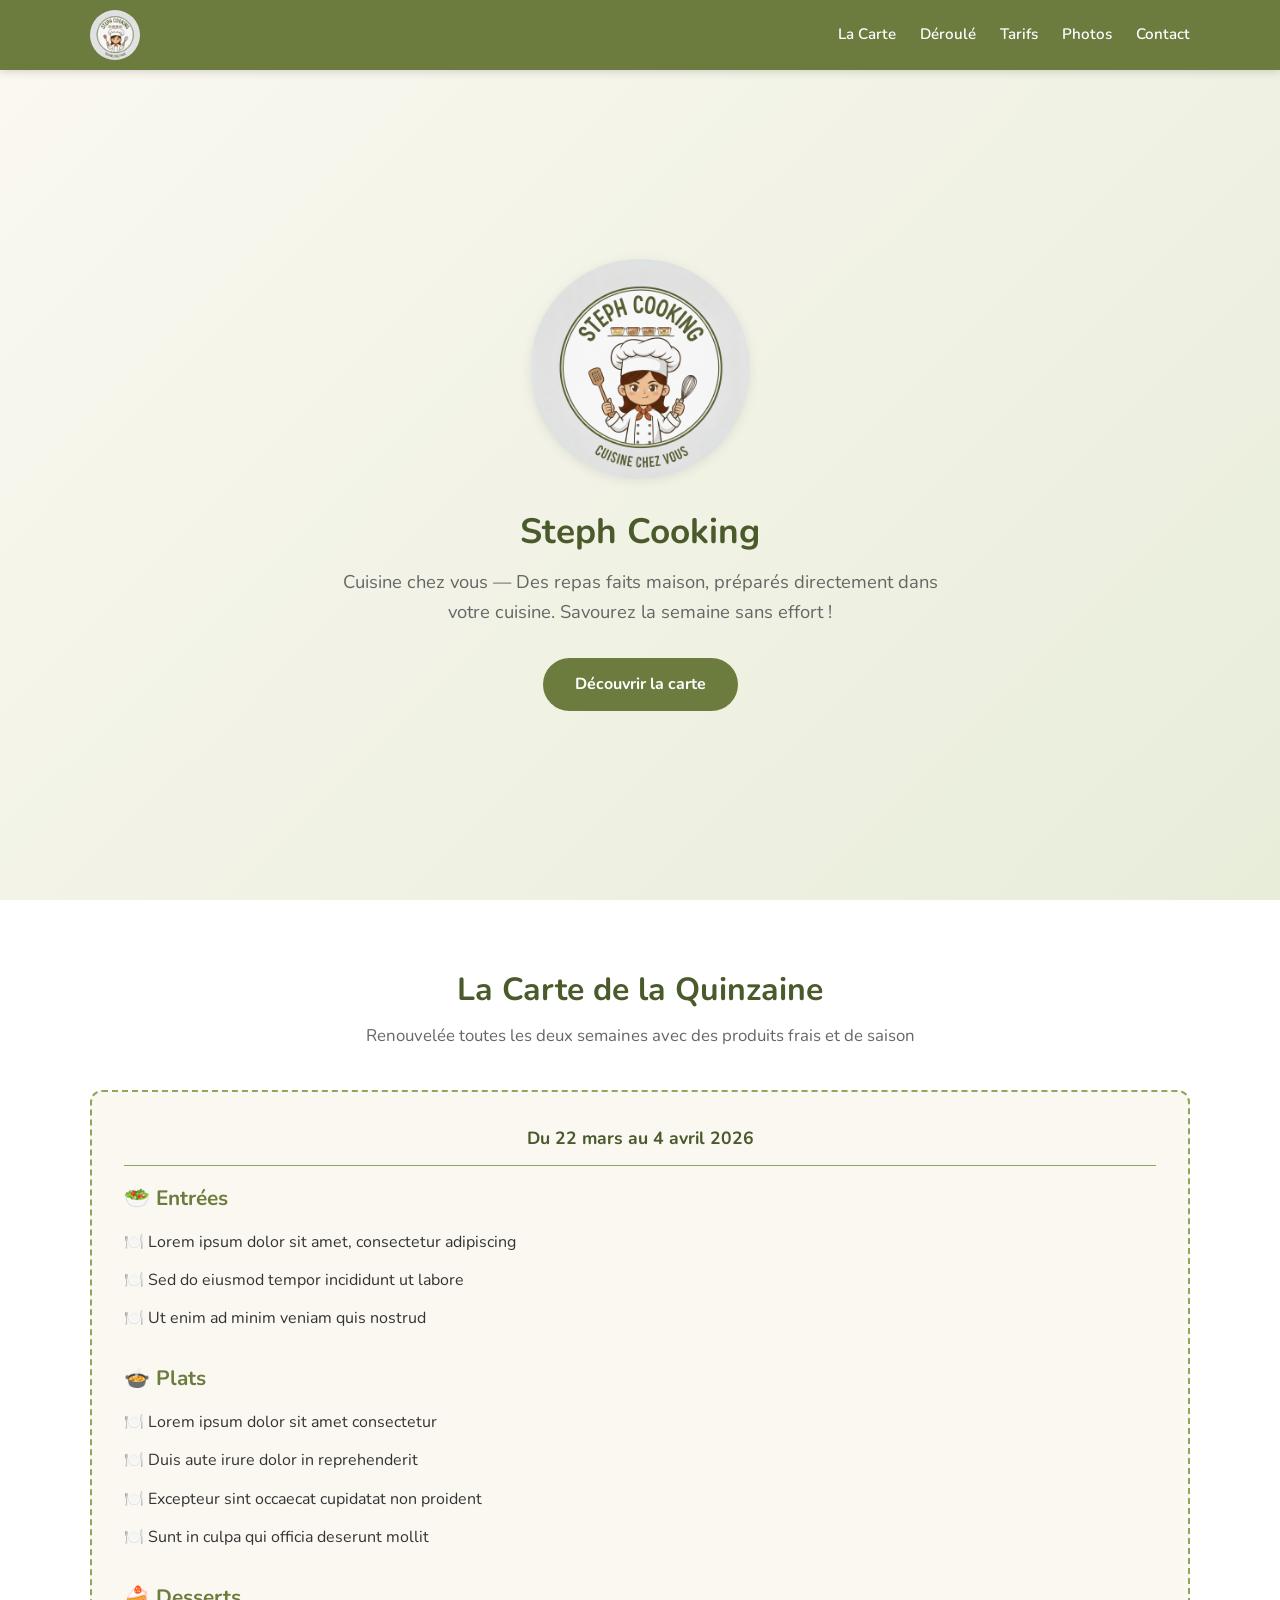
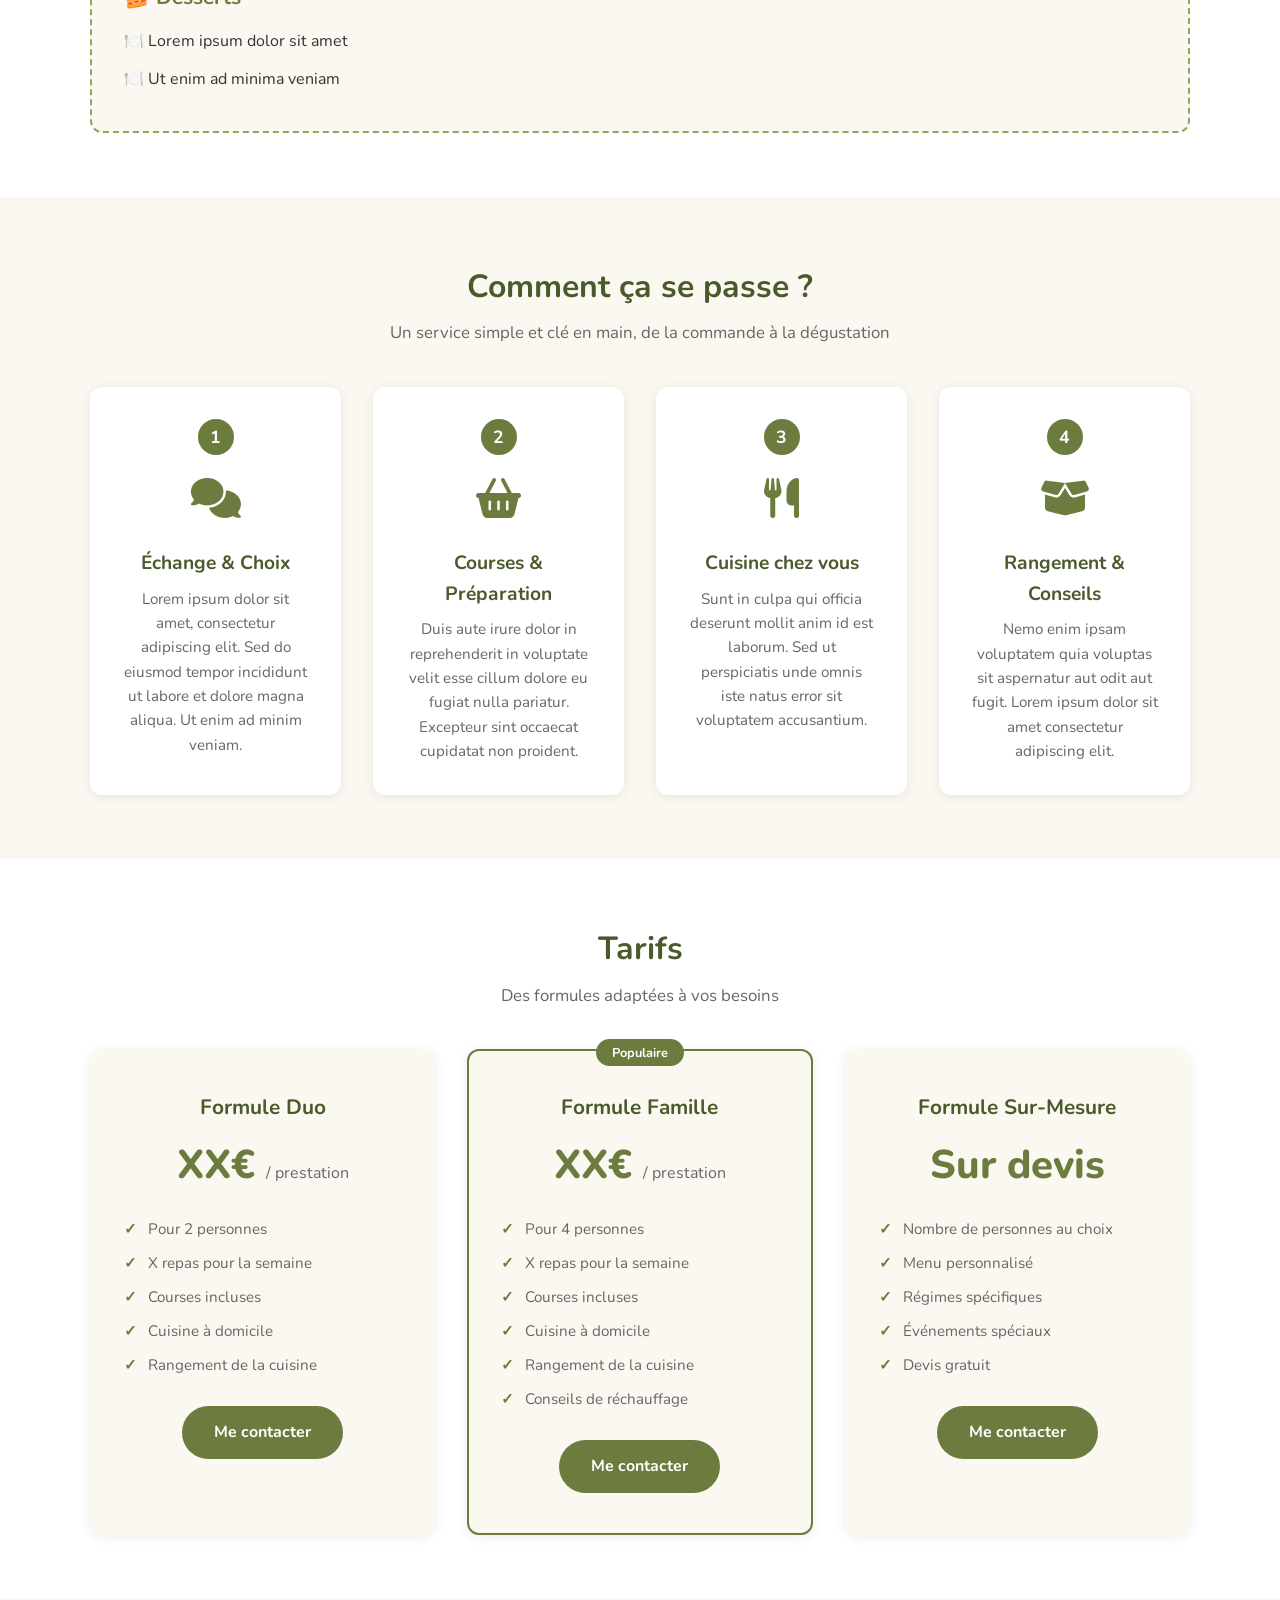
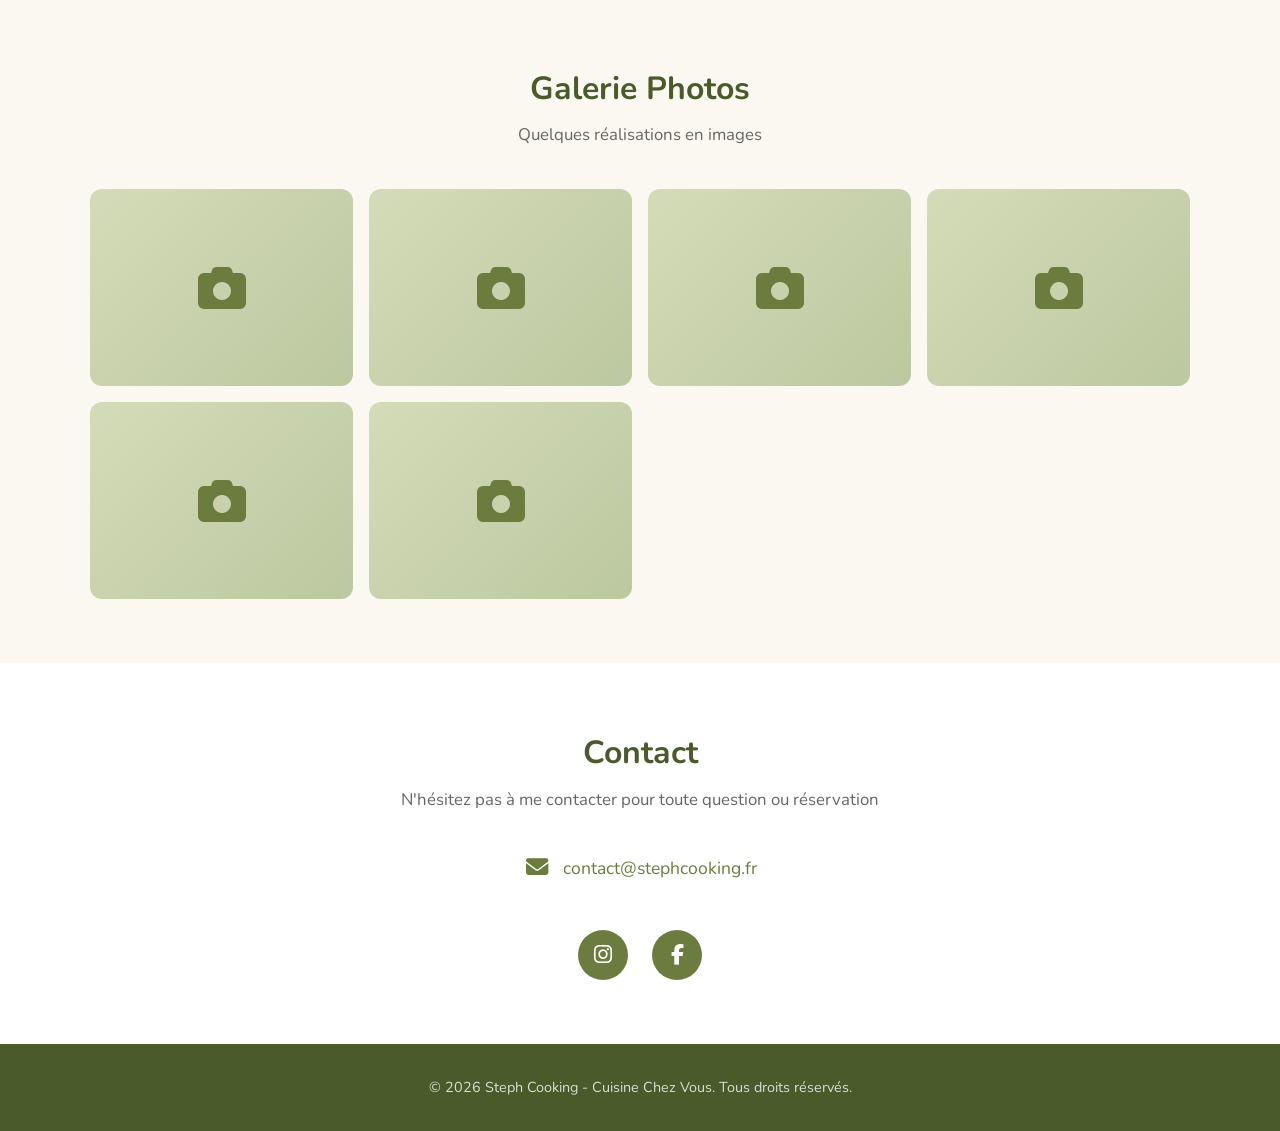
==== index.html @ 0dd91c59 "feat: add landing page for Steph Cooking batch cooking service Static site with hero, menu (easily e" ====
<!DOCTYPE html>
<html lang="fr">
<head>
  <meta charset="UTF-8">
  <meta name="viewport" content="width=device-width, initial-scale=1.0">
  <meta name="description" content="Steph Cooking - Cuisine chez vous. Service de batch cooking à domicile. Des repas faits maison, préparés chez vous.">
  <title>Steph Cooking - Cuisine Chez Vous</title>
  <link rel="icon" type="image/png" href="logo_steph_cooking.png">
  <link rel="preconnect" href="https://fonts.googleapis.com">
  <link rel="preconnect" href="https://fonts.gstatic.com" crossorigin>
  <link href="https://fonts.googleapis.com/css2?family=Nunito:wght@400;600;700;800&display=swap" rel="stylesheet">
  <link rel="stylesheet" href="https://cdnjs.cloudflare.com/ajax/libs/font-awesome/6.5.1/css/all.min.css">
  <link rel="stylesheet" href="style.css">
</head>
<body>

  <!-- NAVBAR -->
  <nav class="navbar">
    <div class="navbar-inner">
      <a href="#" class="navbar-logo">
        <img src="logo_steph_cooking.png" alt="Steph Cooking">
      </a>
      <button class="navbar-toggle" aria-label="Menu">
        <span></span>
        <span></span>
        <span></span>
      </button>
      <ul class="navbar-links">
        <li><a href="#carte">La Carte</a></li>
        <li><a href="#deroulement">Déroulé</a></li>
        <li><a href="#tarifs">Tarifs</a></li>
        <li><a href="#photos">Photos</a></li>
        <li><a href="#contact">Contact</a></li>
      </ul>
    </div>
  </nav>

  <!-- HERO -->
  <section class="hero">
    <div class="hero-content">
      <img src="logo_steph_cooking.png" alt="Steph Cooking - Cuisine Chez Vous" class="hero-logo">
      <h1>Steph Cooking</h1>
      <p>Cuisine chez vous — Des repas faits maison, préparés directement dans votre cuisine. Savourez la semaine sans effort !</p>
      <a href="#carte" class="btn">Découvrir la carte</a>
    </div>
  </section>

  <!-- LA CARTE -->
  <section class="carte" id="carte">
    <div class="section-inner">
      <h2 class="section-title">La Carte de la Quinzaine</h2>
      <p class="section-subtitle">Renouvelée toutes les deux semaines avec des produits frais et de saison</p>
      <div id="menu-content">
        <p class="menu-loading">Chargement de la carte...</p>
        <noscript>
          <p>Contactez-nous pour recevoir la carte : <a href="mailto:contact@stephcooking.fr">contact@stephcooking.fr</a></p>
        </noscript>
      </div>
    </div>
  </section>

  <!-- LE DEROULEMENT -->
  <section id="deroulement">
    <div class="section-inner">
      <h2 class="section-title">Comment ça se passe ?</h2>
      <p class="section-subtitle">Un service simple et clé en main, de la commande à la dégustation</p>
      <div class="deroulement-steps">
        <div class="step">
          <div class="step-number">1</div>
          <div class="step-icon"><i class="fa-solid fa-comments"></i></div>
          <h3>Échange & Choix</h3>
          <p>Lorem ipsum dolor sit amet, consectetur adipiscing elit. Sed do eiusmod tempor incididunt ut labore et dolore magna aliqua. Ut enim ad minim veniam.</p>
        </div>
        <div class="step">
          <div class="step-number">2</div>
          <div class="step-icon"><i class="fa-solid fa-basket-shopping"></i></div>
          <h3>Courses & Préparation</h3>
          <p>Duis aute irure dolor in reprehenderit in voluptate velit esse cillum dolore eu fugiat nulla pariatur. Excepteur sint occaecat cupidatat non proident.</p>
        </div>
        <div class="step">
          <div class="step-number">3</div>
          <div class="step-icon"><i class="fa-solid fa-utensils"></i></div>
          <h3>Cuisine chez vous</h3>
          <p>Sunt in culpa qui officia deserunt mollit anim id est laborum. Sed ut perspiciatis unde omnis iste natus error sit voluptatem accusantium.</p>
        </div>
        <div class="step">
          <div class="step-number">4</div>
          <div class="step-icon"><i class="fa-solid fa-box-open"></i></div>
          <h3>Rangement & Conseils</h3>
          <p>Nemo enim ipsam voluptatem quia voluptas sit aspernatur aut odit aut fugit. Lorem ipsum dolor sit amet consectetur adipiscing elit.</p>
        </div>
      </div>
    </div>
  </section>

  <!-- TARIFS -->
  <section class="tarifs" id="tarifs">
    <div class="section-inner">
      <h2 class="section-title">Tarifs</h2>
      <p class="section-subtitle">Des formules adaptées à vos besoins</p>
      <div class="tarifs-grid">
        <div class="tarif-card">
          <h3>Formule Duo</h3>
          <div class="tarif-price">XX€ <span>/ prestation</span></div>
          <ul class="tarif-details">
            <li>Pour 2 personnes</li>
            <li>X repas pour la semaine</li>
            <li>Courses incluses</li>
            <li>Cuisine à domicile</li>
            <li>Rangement de la cuisine</li>
          </ul>
          <a href="#contact" class="btn">Me contacter</a>
        </div>
        <div class="tarif-card popular">
          <div class="tarif-badge">Populaire</div>
          <h3>Formule Famille</h3>
          <div class="tarif-price">XX€ <span>/ prestation</span></div>
          <ul class="tarif-details">
            <li>Pour 4 personnes</li>
            <li>X repas pour la semaine</li>
            <li>Courses incluses</li>
            <li>Cuisine à domicile</li>
            <li>Rangement de la cuisine</li>
            <li>Conseils de réchauffage</li>
          </ul>
          <a href="#contact" class="btn">Me contacter</a>
        </div>
        <div class="tarif-card">
          <h3>Formule Sur-Mesure</h3>
          <div class="tarif-price">Sur devis</div>
          <ul class="tarif-details">
            <li>Nombre de personnes au choix</li>
            <li>Menu personnalisé</li>
            <li>Régimes spécifiques</li>
            <li>Événements spéciaux</li>
            <li>Devis gratuit</li>
          </ul>
          <a href="#contact" class="btn">Me contacter</a>
        </div>
      </div>
    </div>
  </section>

  <!-- PHOTOS -->
  <section id="photos">
    <div class="section-inner">
      <h2 class="section-title">Galerie Photos</h2>
      <p class="section-subtitle">Quelques réalisations en images</p>
      <div class="photos-grid">
        <div class="photo-placeholder"><i class="fa-solid fa-camera"></i></div>
        <div class="photo-placeholder"><i class="fa-solid fa-camera"></i></div>
        <div class="photo-placeholder"><i class="fa-solid fa-camera"></i></div>
        <div class="photo-placeholder"><i class="fa-solid fa-camera"></i></div>
        <div class="photo-placeholder"><i class="fa-solid fa-camera"></i></div>
        <div class="photo-placeholder"><i class="fa-solid fa-camera"></i></div>
      </div>
    </div>
  </section>

  <!-- CONTACT -->
  <section class="contact" id="contact">
    <div class="section-inner">
      <h2 class="section-title">Contact</h2>
      <p class="section-subtitle">N'hésitez pas à me contacter pour toute question ou réservation</p>
      <div class="contact-content">
        <div class="contact-info">
          <div class="contact-item">
            <i class="fa-solid fa-envelope"></i>
            <a href="mailto:contact@stephcooking.fr">contact@stephcooking.fr</a>
          </div>
        </div>
        <div class="contact-socials">
          <a href="#" aria-label="Instagram" title="Instagram (bientôt disponible)">
            <i class="fa-brands fa-instagram"></i>
          </a>
          <a href="#" aria-label="Facebook" title="Facebook (bientôt disponible)">
            <i class="fa-brands fa-facebook-f"></i>
          </a>
        </div>
      </div>
    </div>
  </section>

  <!-- FOOTER -->
  <footer class="footer">
    <p>&copy; 2026 Steph Cooking - Cuisine Chez Vous. Tous droits réservés.</p>
  </footer>

  <script src="script.js"></script>
</body>
</html>
---- style.css ----
/* ========================================
   STEPH COOKING - Styles
   ======================================== */

/* Variables */
:root {
  --color-primary: #6B7C3E;
  --color-primary-dark: #4A5A2B;
  --color-primary-light: #8FA65D;
  --color-cream: #FAF8F0;
  --color-brown: #8B6914;
  --color-white: #FFFFFF;
  --color-text: #333333;
  --color-text-light: #666666;
  --font-body: 'Nunito', sans-serif;
  --shadow: 0 2px 12px rgba(0, 0, 0, 0.08);
  --shadow-hover: 0 4px 20px rgba(0, 0, 0, 0.12);
  --radius: 12px;
  --max-width: 1100px;
}

/* Reset */
*, *::before, *::after {
  box-sizing: border-box;
  margin: 0;
  padding: 0;
}

html {
  scroll-behavior: smooth;
  scroll-padding-top: 80px;
}

body {
  font-family: var(--font-body);
  color: var(--color-text);
  background-color: var(--color-cream);
  line-height: 1.6;
}

img {
  max-width: 100%;
  height: auto;
  display: block;
}

a {
  color: var(--color-primary);
  text-decoration: none;
}

a:hover {
  color: var(--color-primary-dark);
}

/* ========================================
   NAVBAR
   ======================================== */
.navbar {
  position: sticky;
  top: 0;
  z-index: 100;
  background: var(--color-primary);
  padding: 0 1.5rem;
  box-shadow: 0 2px 8px rgba(0, 0, 0, 0.15);
}

.navbar-inner {
  max-width: var(--max-width);
  margin: 0 auto;
  display: flex;
  align-items: center;
  justify-content: space-between;
  height: 70px;
}

.navbar-logo img {
  height: 50px;
  width: 50px;
  border-radius: 50%;
}

.navbar-links {
  display: flex;
  list-style: none;
  gap: 1.5rem;
}

.navbar-links a {
  color: var(--color-white);
  font-weight: 600;
  font-size: 0.95rem;
  transition: opacity 0.2s;
}

.navbar-links a:hover {
  opacity: 0.8;
  color: var(--color-white);
}

.navbar-toggle {
  display: none;
  background: none;
  border: none;
  cursor: pointer;
  padding: 0.5rem;
}

.navbar-toggle span {
  display: block;
  width: 26px;
  height: 3px;
  background: var(--color-white);
  margin: 5px 0;
  border-radius: 2px;
  transition: transform 0.3s, opacity 0.3s;
}

/* Mobile nav */
@media (max-width: 768px) {
  .navbar-toggle {
    display: block;
  }

  .navbar-links {
    display: none;
    flex-direction: column;
    position: absolute;
    top: 70px;
    left: 0;
    right: 0;
    background: var(--color-primary);
    padding: 1rem 1.5rem 1.5rem;
    gap: 0.8rem;
    box-shadow: 0 4px 8px rgba(0, 0, 0, 0.15);
  }

  .navbar-links.open {
    display: flex;
  }

  .navbar-links a {
    font-size: 1.1rem;
    padding: 0.4rem 0;
  }

  /* Hamburger animation */
  .navbar-toggle.active span:nth-child(1) {
    transform: rotate(45deg) translate(5px, 6px);
  }
  .navbar-toggle.active span:nth-child(2) {
    opacity: 0;
  }
  .navbar-toggle.active span:nth-child(3) {
    transform: rotate(-45deg) translate(5px, -6px);
  }
}

/* ========================================
   SECTIONS (common)
   ======================================== */
section {
  padding: 4rem 1.5rem;
}

.section-inner {
  max-width: var(--max-width);
  margin: 0 auto;
}

.section-title {
  text-align: center;
  font-size: 2rem;
  color: var(--color-primary-dark);
  margin-bottom: 0.5rem;
}

.section-subtitle {
  text-align: center;
  color: var(--color-text-light);
  font-size: 1.05rem;
  margin-bottom: 2.5rem;
}

/* ========================================
   HERO
   ======================================== */
.hero {
  min-height: calc(100vh - 70px);
  display: flex;
  align-items: center;
  justify-content: center;
  text-align: center;
  padding: 3rem 1.5rem;
  background: linear-gradient(135deg, var(--color-cream) 0%, #e8edda 100%);
}

.hero-content {
  max-width: 600px;
}

.hero-logo {
  width: 220px;
  height: 220px;
  margin: 0 auto 1.5rem;
  border-radius: 50%;
  box-shadow: var(--shadow);
}

.hero h1 {
  font-size: 2.2rem;
  color: var(--color-primary-dark);
  margin-bottom: 0.5rem;
}

.hero p {
  font-size: 1.15rem;
  color: var(--color-text-light);
  margin-bottom: 2rem;
}

.btn {
  display: inline-block;
  background: var(--color-primary);
  color: var(--color-white);
  padding: 0.85rem 2rem;
  border-radius: 50px;
  font-weight: 700;
  font-size: 1rem;
  transition: background 0.2s, transform 0.2s;
}

.btn:hover {
  background: var(--color-primary-dark);
  color: var(--color-white);
  transform: translateY(-2px);
}

/* ========================================
   LA CARTE
   ======================================== */
.carte {
  background: var(--color-white);
}

#menu-content {
  background: var(--color-cream);
  border-radius: var(--radius);
  padding: 2rem;
  border: 2px dashed var(--color-primary-light);
}

#menu-content h3 {
  color: var(--color-primary);
  font-size: 1.3rem;
  margin: 1.5rem 0 0.5rem;
}

#menu-content h3:first-child,
#menu-content .menu-dates + h3 {
  margin-top: 0;
}

#menu-content ul {
  list-style: none;
  padding: 0;
}

#menu-content li {
  padding: 0.4rem 0 0.4rem 1.5rem;
  position: relative;
  color: var(--color-text);
}

#menu-content li::before {
  content: '🍽️';
  position: absolute;
  left: 0;
}

.menu-dates {
  text-align: center;
  font-weight: 700;
  color: var(--color-primary-dark);
  font-size: 1.1rem;
  margin-bottom: 1rem;
  padding-bottom: 0.8rem;
  border-bottom: 1px solid var(--color-primary-light);
}

.menu-loading {
  text-align: center;
  color: var(--color-text-light);
  padding: 2rem;
}

/* ========================================
   LE DEROULEMENT
   ======================================== */
.deroulement-steps {
  display: grid;
  grid-template-columns: 1fr;
  gap: 2rem;
  margin-top: 1rem;
}

.step {
  background: var(--color-white);
  border-radius: var(--radius);
  padding: 2rem;
  text-align: center;
  box-shadow: var(--shadow);
  transition: transform 0.2s, box-shadow 0.2s;
}

.step:hover {
  transform: translateY(-4px);
  box-shadow: var(--shadow-hover);
}

.step-icon {
  font-size: 2.5rem;
  margin-bottom: 1rem;
  color: var(--color-primary);
}

.step h3 {
  color: var(--color-primary-dark);
  margin-bottom: 0.5rem;
  font-size: 1.2rem;
}

.step p {
  color: var(--color-text-light);
  font-size: 0.95rem;
}

.step-number {
  display: inline-flex;
  align-items: center;
  justify-content: center;
  width: 36px;
  height: 36px;
  background: var(--color-primary);
  color: var(--color-white);
  border-radius: 50%;
  font-weight: 700;
  font-size: 1.1rem;
  margin-bottom: 0.8rem;
}

@media (min-width: 768px) {
  .deroulement-steps {
    grid-template-columns: repeat(2, 1fr);
  }
}

@media (min-width: 1024px) {
  .deroulement-steps {
    grid-template-columns: repeat(4, 1fr);
  }
}

/* ========================================
   TARIFS
   ======================================== */
.tarifs {
  background: var(--color-white);
}

.tarifs-grid {
  display: grid;
  grid-template-columns: 1fr;
  gap: 2rem;
  max-width: 800px;
  margin: 0 auto;
}

.tarif-card {
  background: var(--color-cream);
  border-radius: var(--radius);
  padding: 2.5rem 2rem;
  text-align: center;
  box-shadow: var(--shadow);
  border: 2px solid transparent;
  transition: border-color 0.2s, transform 0.2s;
}

.tarif-card:hover {
  border-color: var(--color-primary-light);
  transform: translateY(-4px);
}

.tarif-card.popular {
  border-color: var(--color-primary);
  position: relative;
}

.tarif-badge {
  position: absolute;
  top: -12px;
  left: 50%;
  transform: translateX(-50%);
  background: var(--color-primary);
  color: var(--color-white);
  padding: 0.2rem 1rem;
  border-radius: 50px;
  font-size: 0.8rem;
  font-weight: 700;
}

.tarif-card h3 {
  color: var(--color-primary-dark);
  font-size: 1.3rem;
  margin-bottom: 0.5rem;
}

.tarif-price {
  font-size: 2.5rem;
  font-weight: 800;
  color: var(--color-primary);
  margin: 0.5rem 0;
}

.tarif-price span {
  font-size: 1rem;
  font-weight: 400;
  color: var(--color-text-light);
}

.tarif-details {
  list-style: none;
  margin: 1rem 0 1.5rem;
  text-align: left;
}

.tarif-details li {
  padding: 0.3rem 0 0.3rem 1.5rem;
  position: relative;
  color: var(--color-text-light);
  font-size: 0.95rem;
}

.tarif-details li::before {
  content: '✓';
  position: absolute;
  left: 0;
  color: var(--color-primary);
  font-weight: 700;
}

@media (min-width: 768px) {
  .tarifs-grid {
    grid-template-columns: repeat(3, 1fr);
    max-width: var(--max-width);
  }
}

/* ========================================
   PHOTOS
   ======================================== */
.photos-grid {
  display: grid;
  grid-template-columns: repeat(auto-fill, minmax(250px, 1fr));
  gap: 1rem;
}

.photo-placeholder {
  aspect-ratio: 4 / 3;
  background: linear-gradient(135deg, #d4dbb8 0%, #bcc8a0 100%);
  border-radius: var(--radius);
  display: flex;
  align-items: center;
  justify-content: center;
  color: var(--color-primary);
  font-size: 3rem;
  transition: transform 0.2s;
}

.photo-placeholder:hover {
  transform: scale(1.03);
}

.photos-grid img {
  width: 100%;
  aspect-ratio: 4 / 3;
  object-fit: cover;
  border-radius: var(--radius);
  transition: transform 0.2s;
}

.photos-grid img:hover {
  transform: scale(1.03);
}

/* ========================================
   CONTACT
   ======================================== */
.contact {
  background: var(--color-white);
}

.contact-content {
  display: flex;
  flex-direction: column;
  align-items: center;
  gap: 2rem;
  text-align: center;
}

.contact-info {
  display: flex;
  flex-direction: column;
  gap: 1rem;
}

.contact-item {
  display: flex;
  align-items: center;
  gap: 0.8rem;
  font-size: 1.1rem;
}

.contact-item i {
  font-size: 1.4rem;
  color: var(--color-primary);
  width: 28px;
  text-align: center;
}

.contact-socials {
  display: flex;
  gap: 1.5rem;
  margin-top: 1rem;
}

.contact-socials a {
  display: flex;
  align-items: center;
  justify-content: center;
  width: 50px;
  height: 50px;
  border-radius: 50%;
  background: var(--color-primary);
  color: var(--color-white);
  font-size: 1.3rem;
  transition: background 0.2s, transform 0.2s;
}

.contact-socials a:hover {
  background: var(--color-primary-dark);
  color: var(--color-white);
  transform: translateY(-3px);
}

/* ========================================
   FOOTER
   ======================================== */
.footer {
  background: var(--color-primary-dark);
  color: rgba(255, 255, 255, 0.8);
  text-align: center;
  padding: 2rem 1.5rem;
  font-size: 0.9rem;
}

.footer a {
  color: var(--color-white);
}

/* ========================================
   UTILITIES
   ======================================== */
@media (max-width: 768px) {
  .section-title {
    font-size: 1.6rem;
  }

  .hero h1 {
    font-size: 1.7rem;
  }

  .hero-logo {
    width: 160px;
    height: 160px;
  }

  section {
    padding: 3rem 1rem;
  }
}
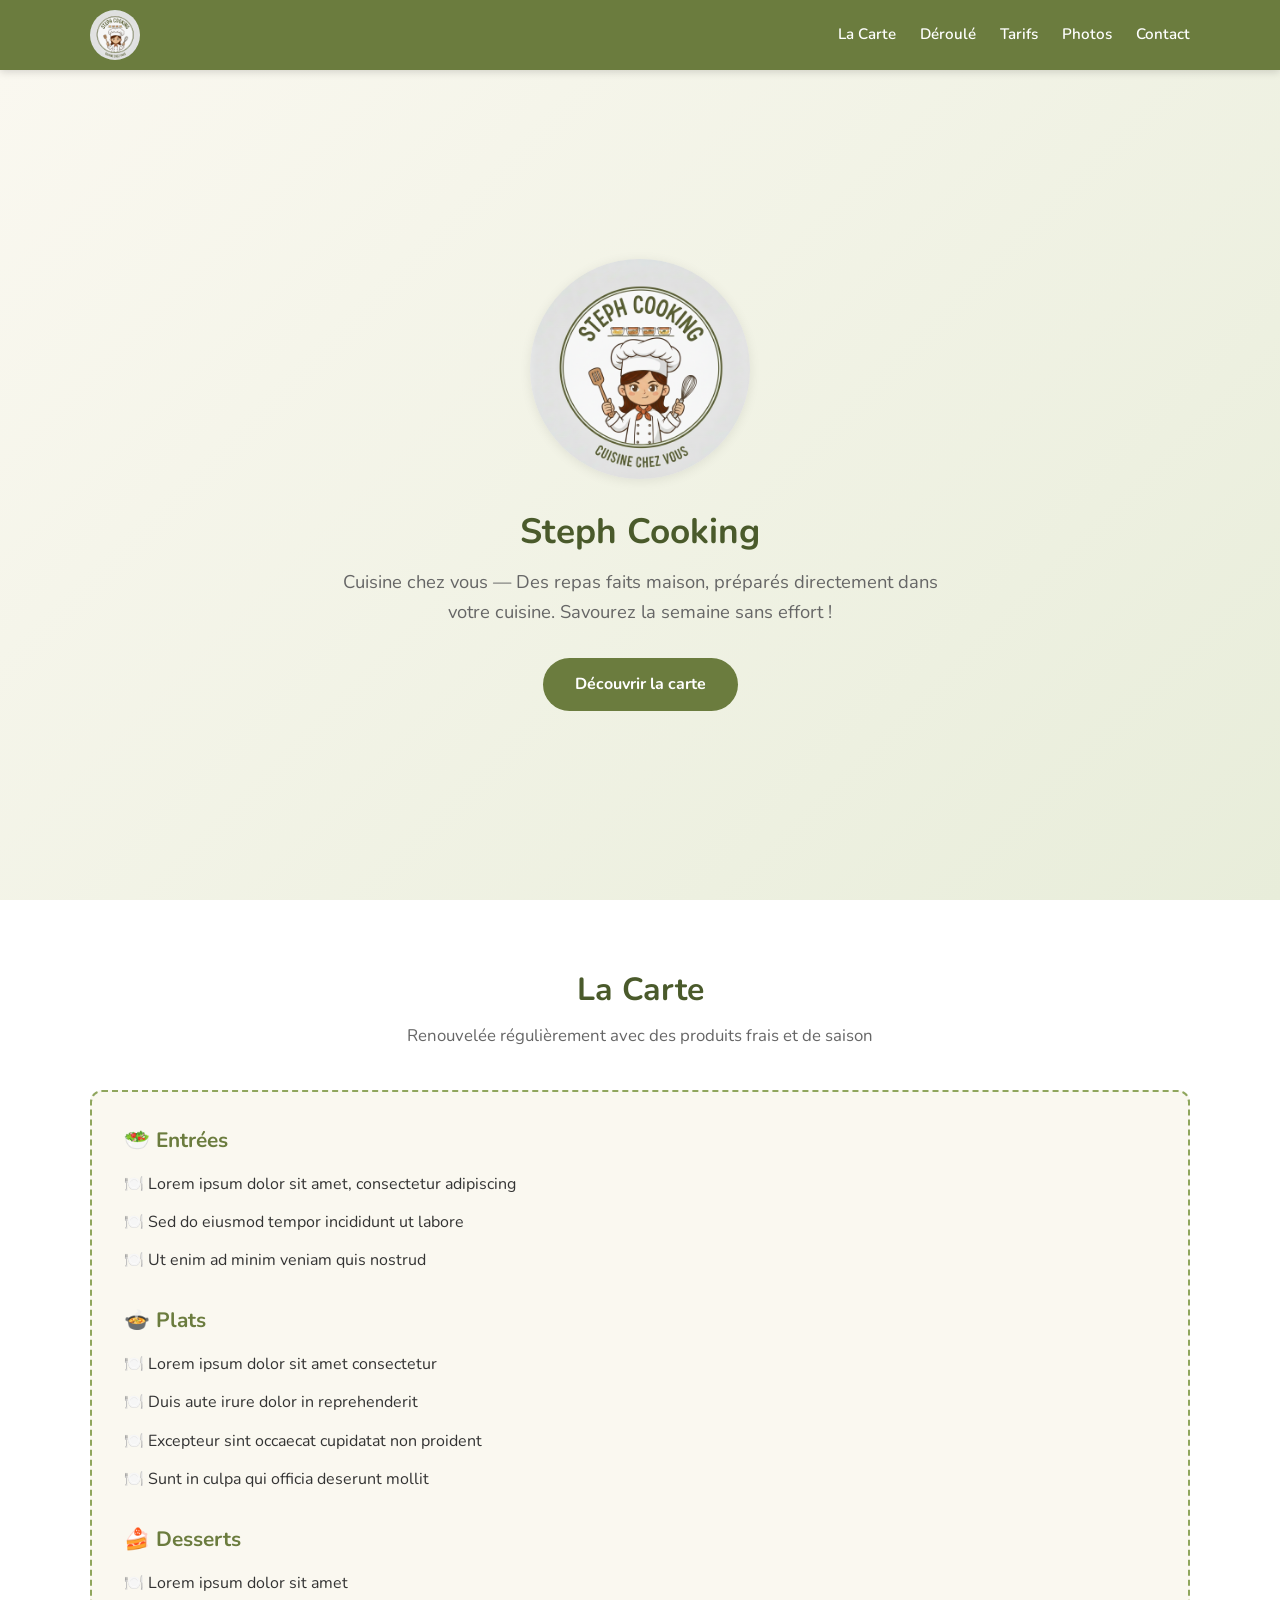
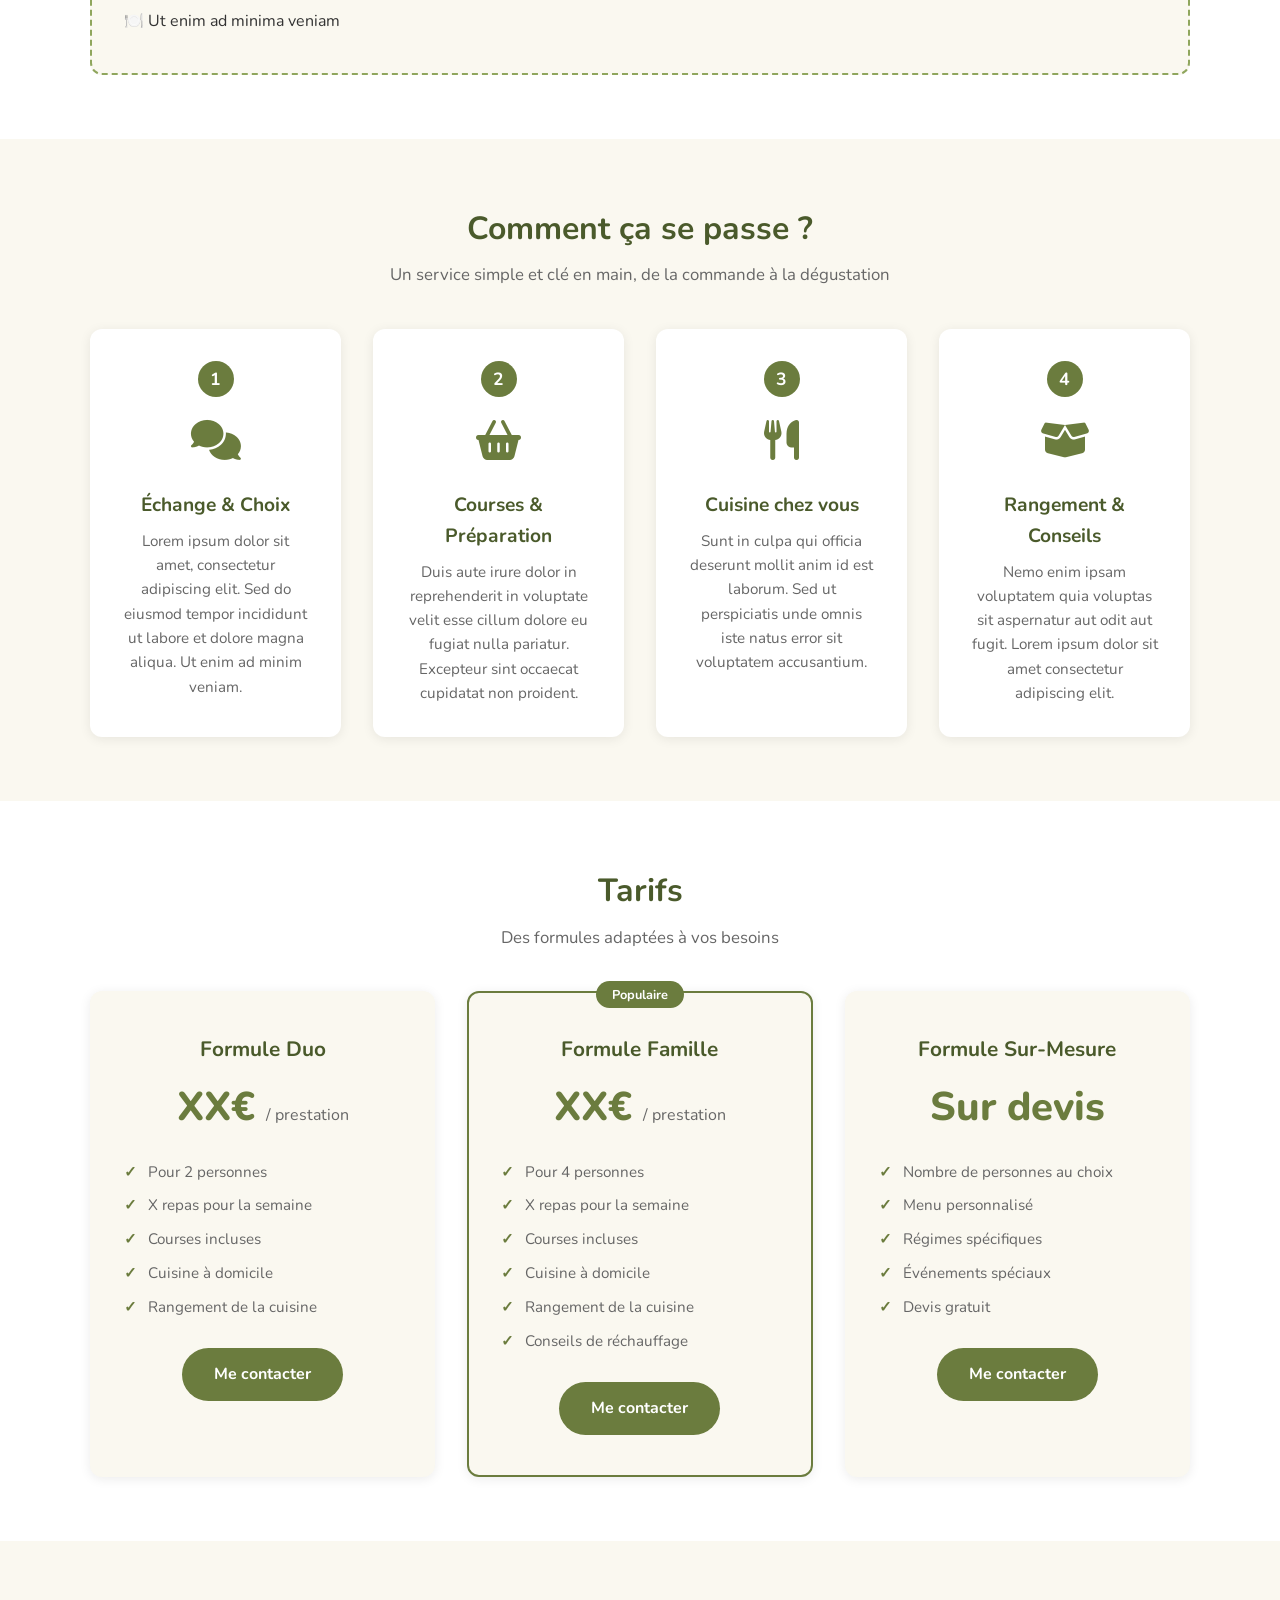
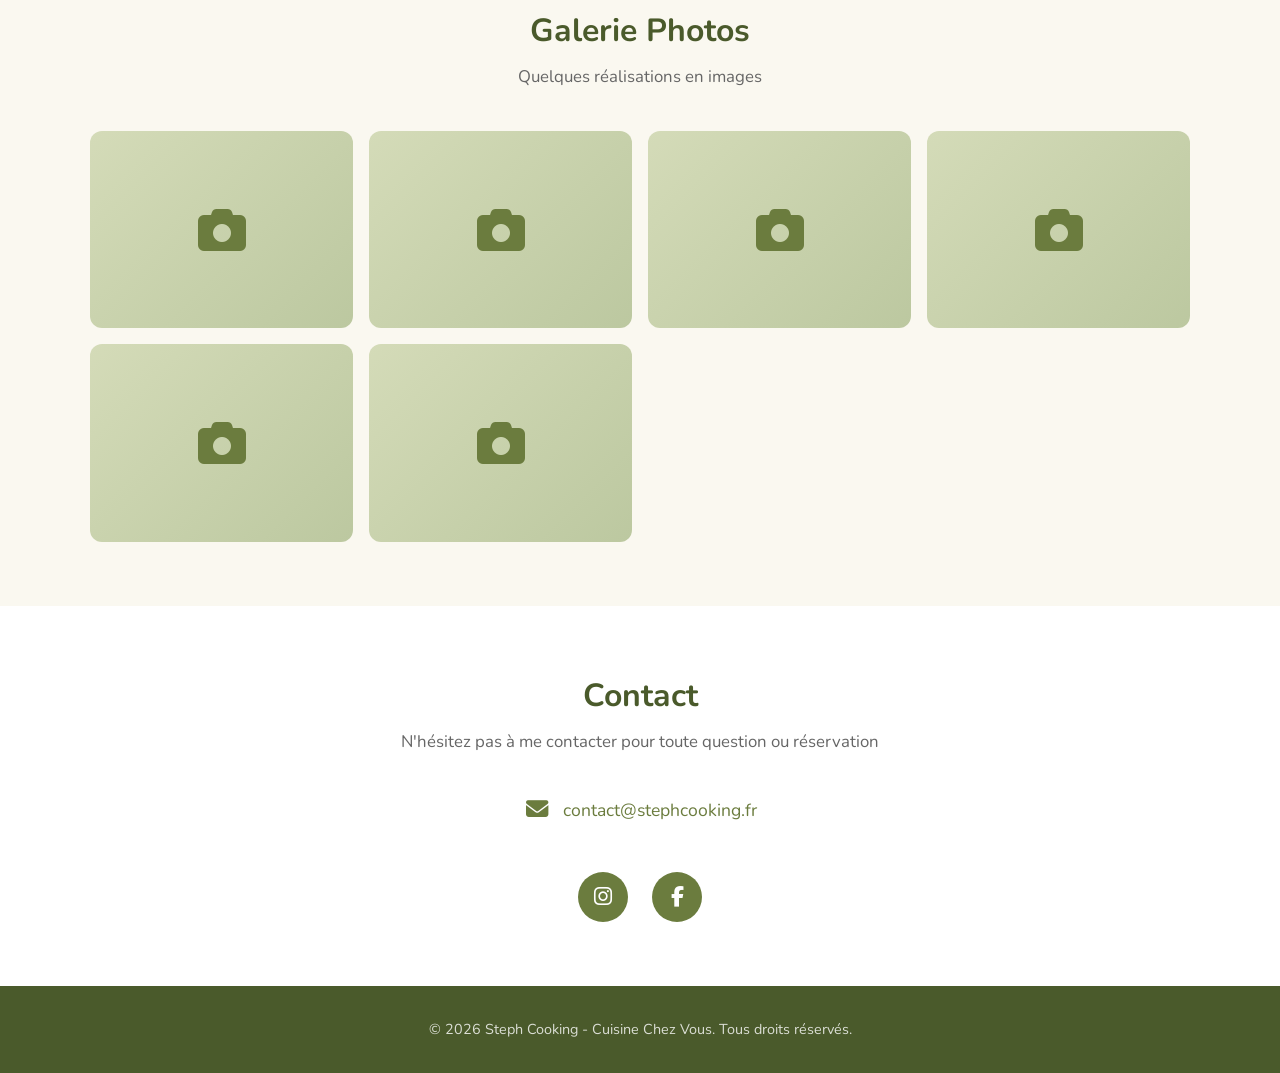
==== commit f759d425: "feat: remove dates from menu, use generic rotation wording Replace "Carte de la Quinzaine" with "La " ====
--- a/index.html
+++ b/index.html
@@ -13,6 +13,27 @@
   <link rel="stylesheet" href="style.css">
 </head>
 <body>
+
+  <!-- COMING SOON overlay for production domain -->
+  <div id="coming-soon" style="display:none; position:fixed; inset:0; z-index:9999; background:#fff8f0; flex-direction:column; align-items:center; justify-content:center; text-align:center; font-family:'Nunito',sans-serif; padding:2rem;">
+    <img src="logo_steph_cooking.png" alt="Steph Cooking" style="width:200px; max-width:80vw; margin-bottom:2rem;">
+    <h1 style="color:#e07b4c; font-size:2rem; margin-bottom:1rem;">Steph Cooking</h1>
+    <p style="color:#555; font-size:1.2rem; max-width:500px; line-height:1.6;">Notre site arrive bient&ocirc;t !<br>En attendant, n'h&eacute;sitez pas &agrave; nous contacter&nbsp;:</p>
+    <a href="mailto:contact@stephcooking.fr" style="color:#e07b4c; font-size:1.1rem; margin-top:1rem; text-decoration:none;">contact@stephcooking.fr</a>
+  </div>
+  <script>
+    if (window.location.hostname === 'stephcooking.fr' || window.location.hostname === 'www.stephcooking.fr') {
+      document.getElementById('coming-soon').style.display = 'flex';
+      document.addEventListener('DOMContentLoaded', function() {
+        // Hide all other content
+        Array.from(document.body.children).forEach(function(el) {
+          if (el.id !== 'coming-soon' && el.tagName !== 'SCRIPT') {
+            el.style.display = 'none';
+          }
+        });
+      });
+    }
+  </script>
 
   <!-- NAVBAR -->
   <nav class="navbar">
@@ -48,8 +69,8 @@
   <!-- LA CARTE -->
   <section class="carte" id="carte">
     <div class="section-inner">
-      <h2 class="section-title">La Carte de la Quinzaine</h2>
-      <p class="section-subtitle">Renouvelée toutes les deux semaines avec des produits frais et de saison</p>
+      <h2 class="section-title">La Carte</h2>
+      <p class="section-subtitle">Renouvelée régulièrement avec des produits frais et de saison</p>
       <div id="menu-content">
         <p class="menu-loading">Chargement de la carte...</p>
         <noscript>
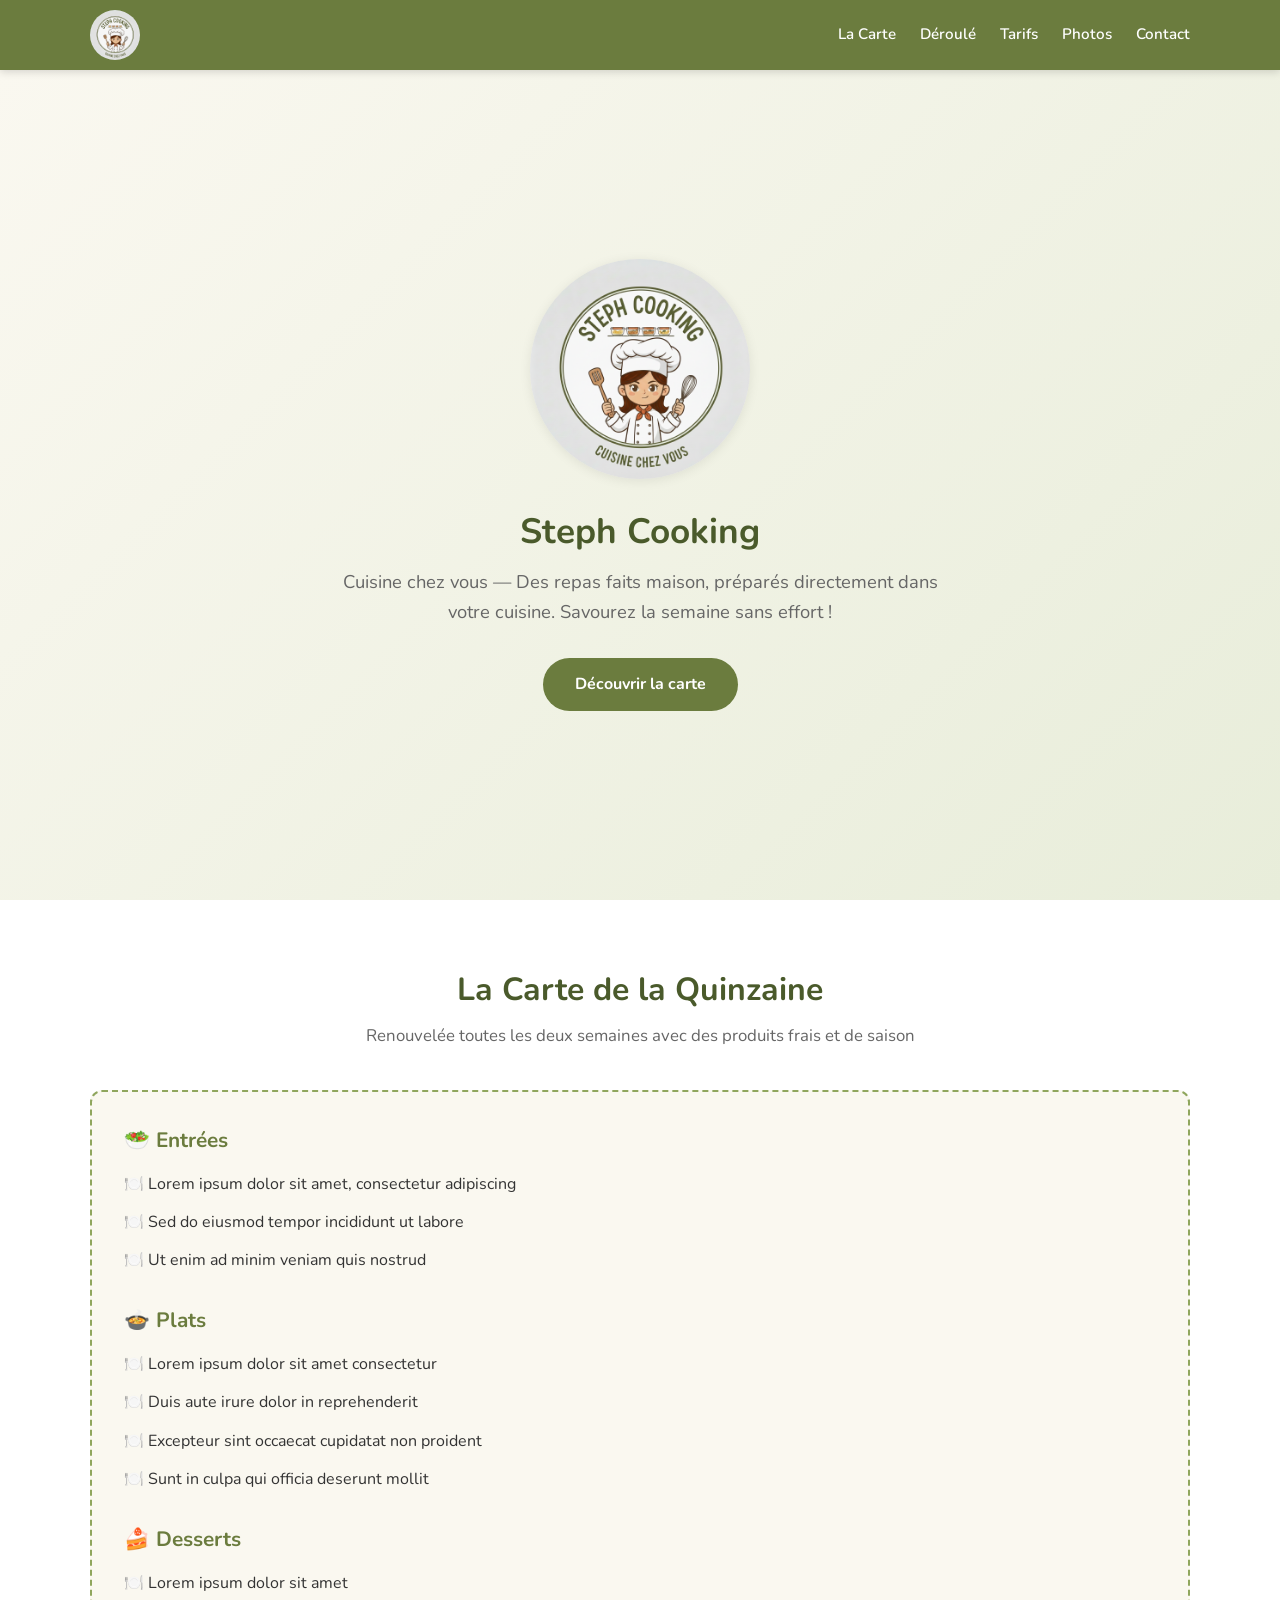
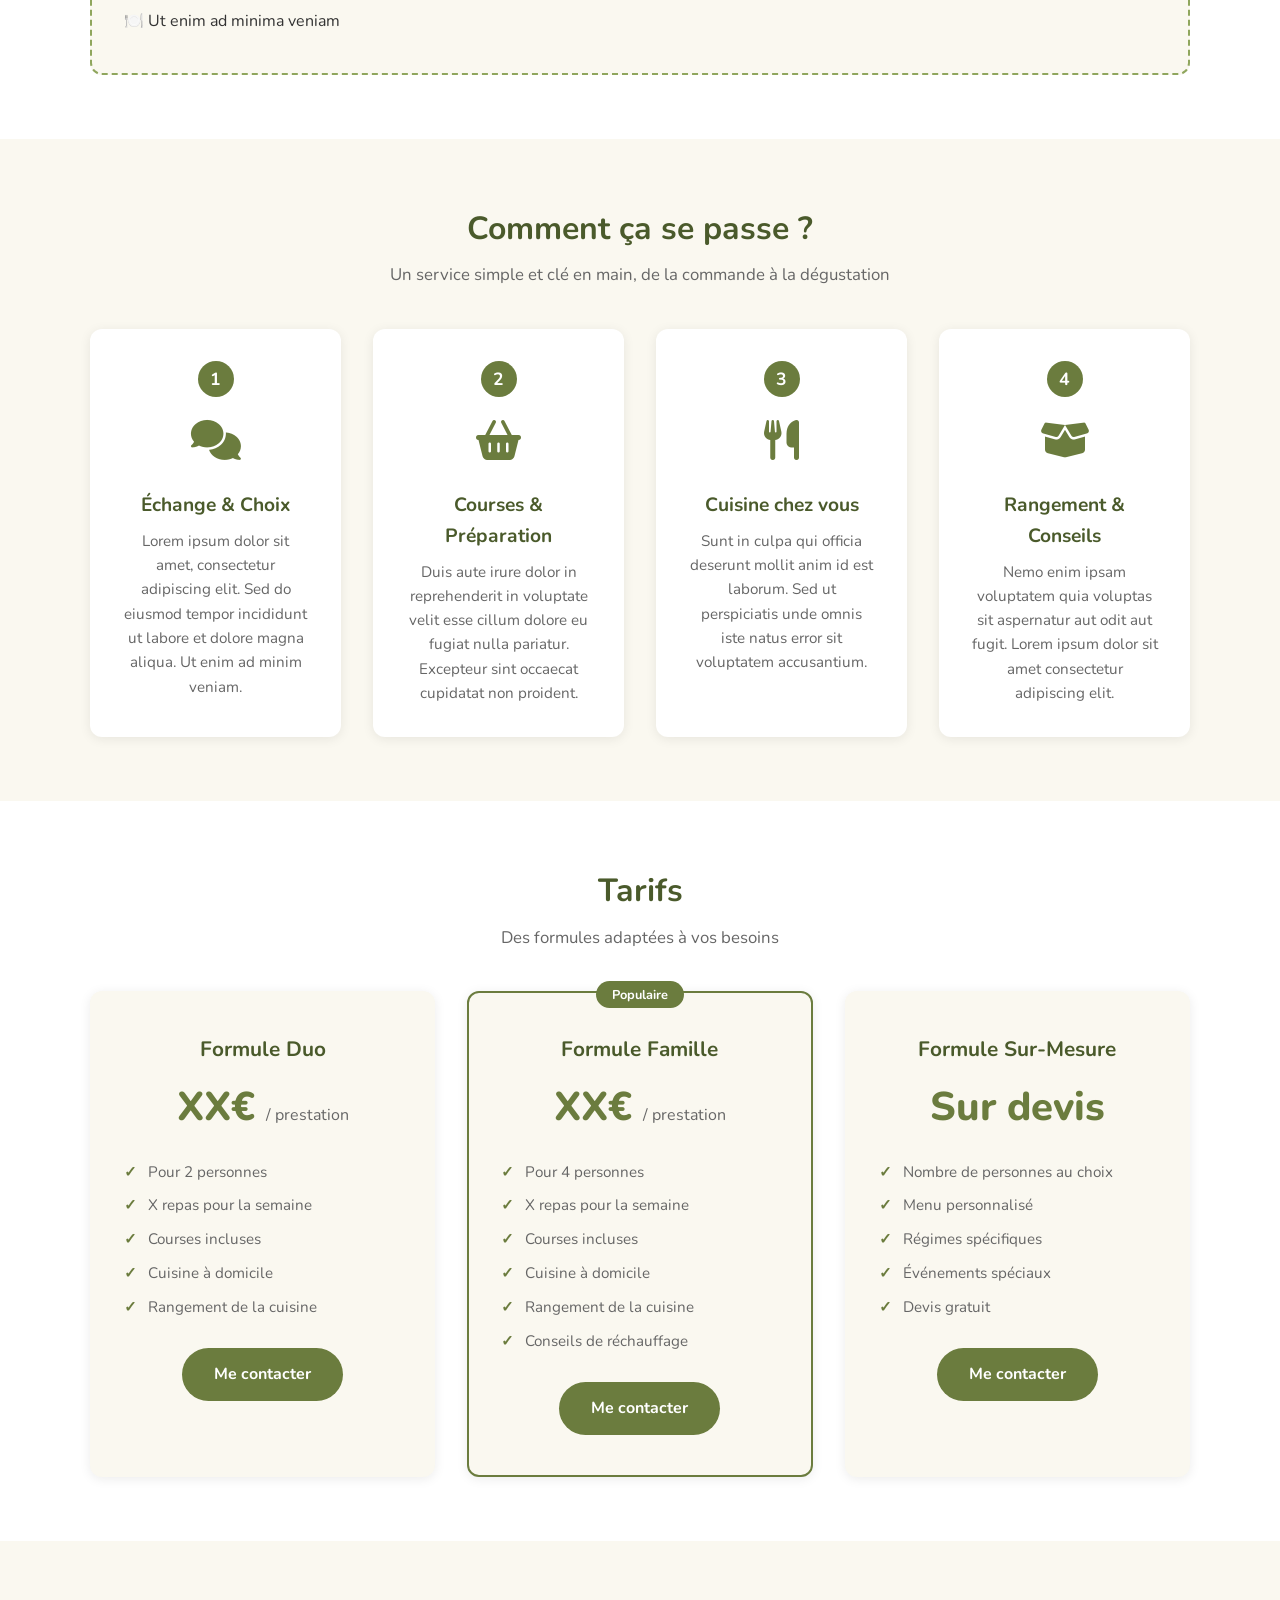
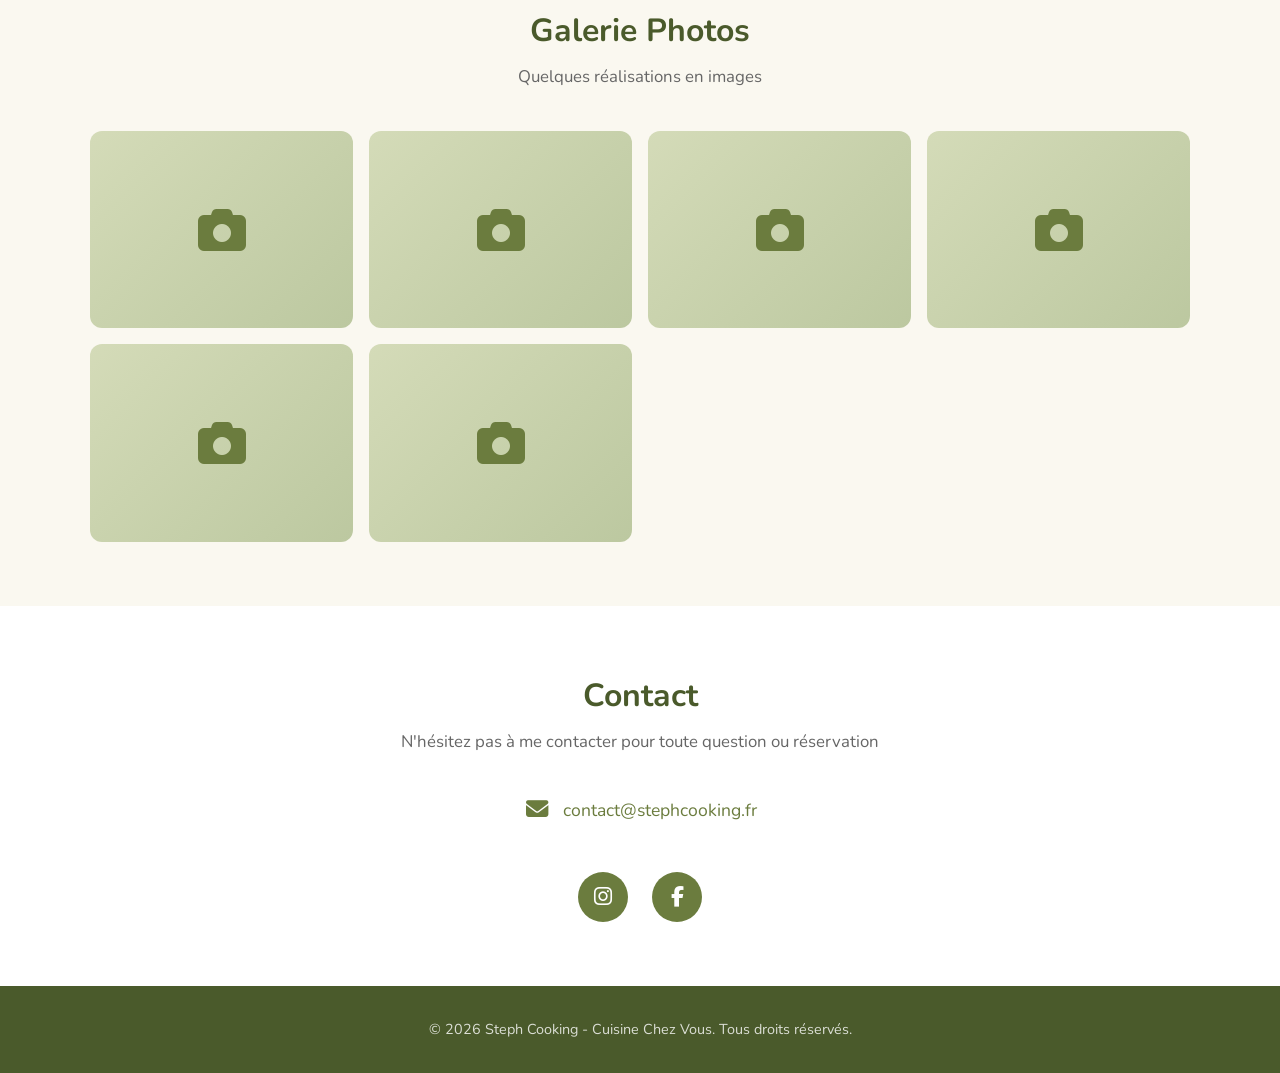
==== commit a1cccb3c: "feat: add SEO optimization for local search in Niort Add Open Graph, Twitter Card, canonical URL, JS" ====
--- a/index.html
+++ b/index.html
@@ -3,9 +3,56 @@
 <head>
   <meta charset="UTF-8">
   <meta name="viewport" content="width=device-width, initial-scale=1.0">
-  <meta name="description" content="Steph Cooking - Cuisine chez vous. Service de batch cooking à domicile. Des repas faits maison, préparés chez vous.">
-  <title>Steph Cooking - Cuisine Chez Vous</title>
+  <meta name="description" content="Steph Cooking - Service de batch cooking à domicile à Niort et alentours. Des repas faits maison, préparés directement chez vous.">
+  <title>Steph Cooking - Batch Cooking à Domicile à Niort</title>
+  <link rel="canonical" href="https://stephcooking.fr/">
   <link rel="icon" type="image/png" href="logo_steph_cooking.png">
+
+  <!-- Open Graph -->
+  <meta property="og:type" content="website">
+  <meta property="og:locale" content="fr_FR">
+  <meta property="og:url" content="https://stephcooking.fr/">
+  <meta property="og:title" content="Steph Cooking - Batch Cooking à Domicile à Niort">
+  <meta property="og:description" content="Service de batch cooking à domicile à Niort et ses alentours. Des repas faits maison, préparés directement dans votre cuisine.">
+  <meta property="og:image" content="https://stephcooking.fr/logo_steph_cooking.png">
+  <meta property="og:site_name" content="Steph Cooking">
+
+  <!-- Twitter Card -->
+  <meta name="twitter:card" content="summary_large_image">
+  <meta name="twitter:title" content="Steph Cooking - Batch Cooking à Domicile à Niort">
+  <meta name="twitter:description" content="Service de batch cooking à domicile à Niort et ses alentours. Des repas faits maison, préparés directement dans votre cuisine.">
+  <meta name="twitter:image" content="https://stephcooking.fr/logo_steph_cooking.png">
+
+  <!-- Structured Data -->
+  <script type="application/ld+json">
+  {
+    "@context": "https://schema.org",
+    "@type": "FoodService",
+    "name": "Steph Cooking",
+    "alternateName": "Steph Cooking - Cuisine Chez Vous",
+    "url": "https://stephcooking.fr",
+    "logo": "https://stephcooking.fr/logo_steph_cooking.png",
+    "image": "https://stephcooking.fr/logo_steph_cooking.png",
+    "description": "Service de batch cooking à domicile à Niort et ses alentours. Des repas faits maison, préparés directement dans votre cuisine.",
+    "email": "contact@stephcooking.fr",
+    "priceRange": "€€",
+    "areaServed": {
+      "@type": "City",
+      "name": "Niort",
+      "containedInPlace": {
+        "@type": "AdministrativeArea",
+        "name": "Deux-Sèvres"
+      }
+    },
+    "address": {
+      "@type": "PostalAddress",
+      "addressLocality": "Niort",
+      "addressRegion": "Deux-Sèvres",
+      "addressCountry": "FR"
+    },
+    "serviceType": "Batch cooking à domicile"
+  }
+  </script>
   <link rel="preconnect" href="https://fonts.googleapis.com">
   <link rel="preconnect" href="https://fonts.gstatic.com" crossorigin>
   <link href="https://fonts.googleapis.com/css2?family=Nunito:wght@400;600;700;800&display=swap" rel="stylesheet">
@@ -39,7 +86,7 @@
   <nav class="navbar">
     <div class="navbar-inner">
       <a href="#" class="navbar-logo">
-        <img src="logo_steph_cooking.png" alt="Steph Cooking">
+        <img src="logo_steph_cooking.png" alt="Steph Cooking - Service de batch cooking à domicile">
       </a>
       <button class="navbar-toggle" aria-label="Menu">
         <span></span>
@@ -59,7 +106,7 @@
   <!-- HERO -->
   <section class="hero">
     <div class="hero-content">
-      <img src="logo_steph_cooking.png" alt="Steph Cooking - Cuisine Chez Vous" class="hero-logo">
+      <img src="logo_steph_cooking.png" alt="Logo Steph Cooking - Batch cooking et cuisine à domicile à Niort" class="hero-logo">
       <h1>Steph Cooking</h1>
       <p>Cuisine chez vous — Des repas faits maison, préparés directement dans votre cuisine. Savourez la semaine sans effort !</p>
       <a href="#carte" class="btn">Découvrir la carte</a>
@@ -69,8 +116,8 @@
   <!-- LA CARTE -->
   <section class="carte" id="carte">
     <div class="section-inner">
-      <h2 class="section-title">La Carte</h2>
-      <p class="section-subtitle">Renouvelée régulièrement avec des produits frais et de saison</p>
+      <h2 class="section-title">La Carte de la Quinzaine</h2>
+      <p class="section-subtitle">Renouvelée toutes les deux semaines avec des produits frais et de saison</p>
       <div id="menu-content">
         <p class="menu-loading">Chargement de la carte...</p>
         <noscript>
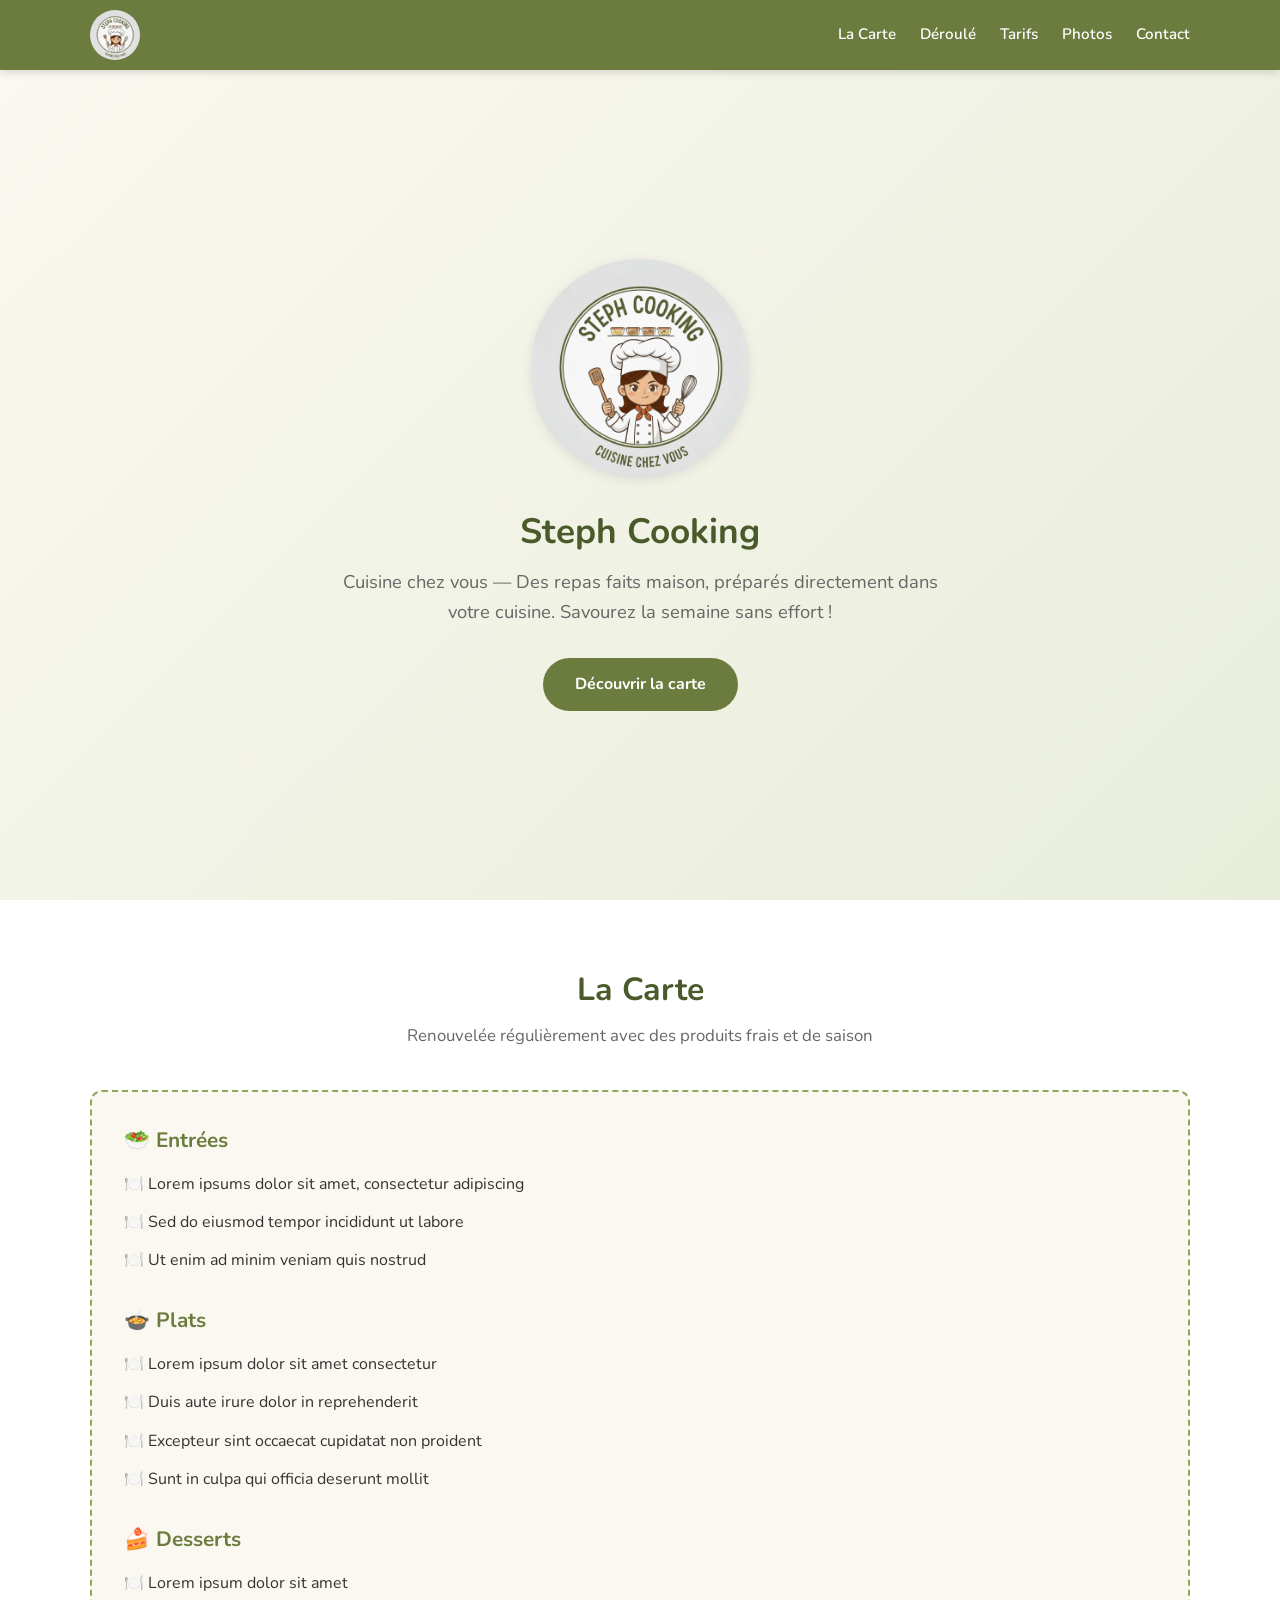
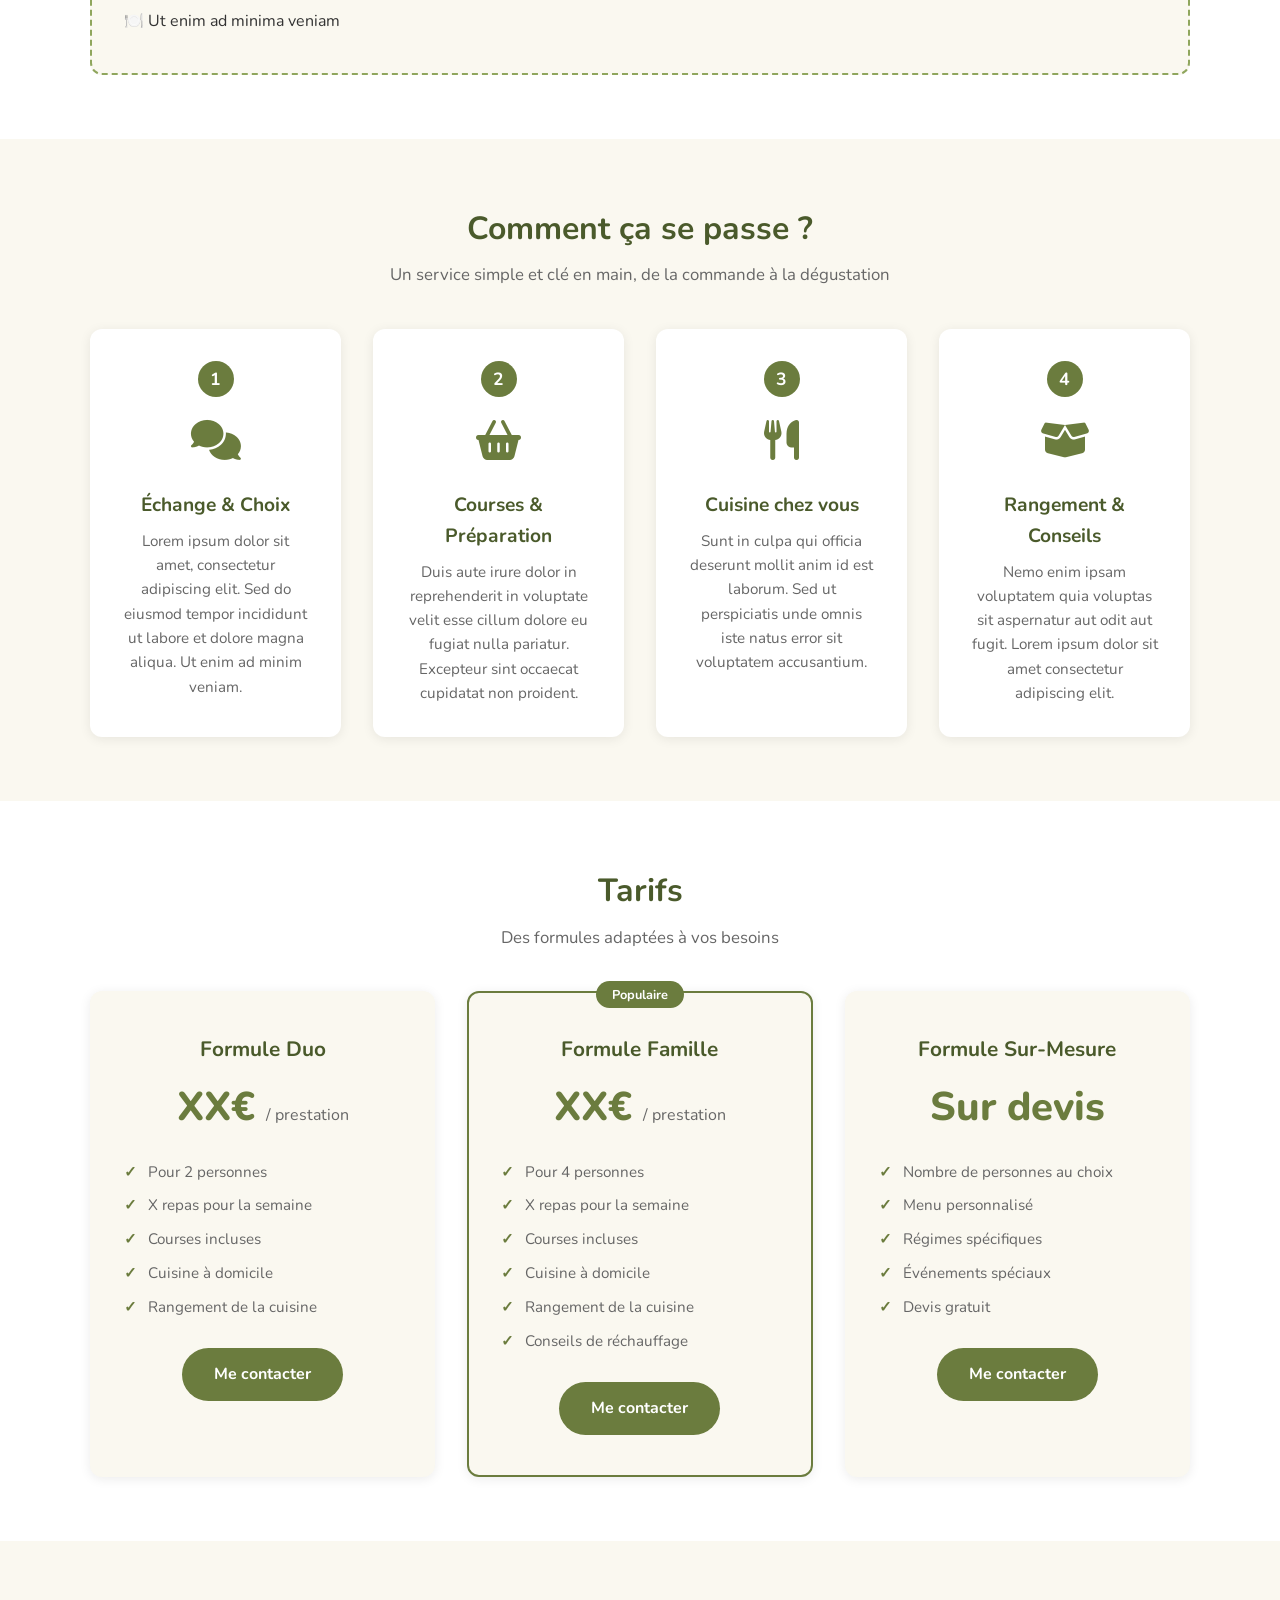
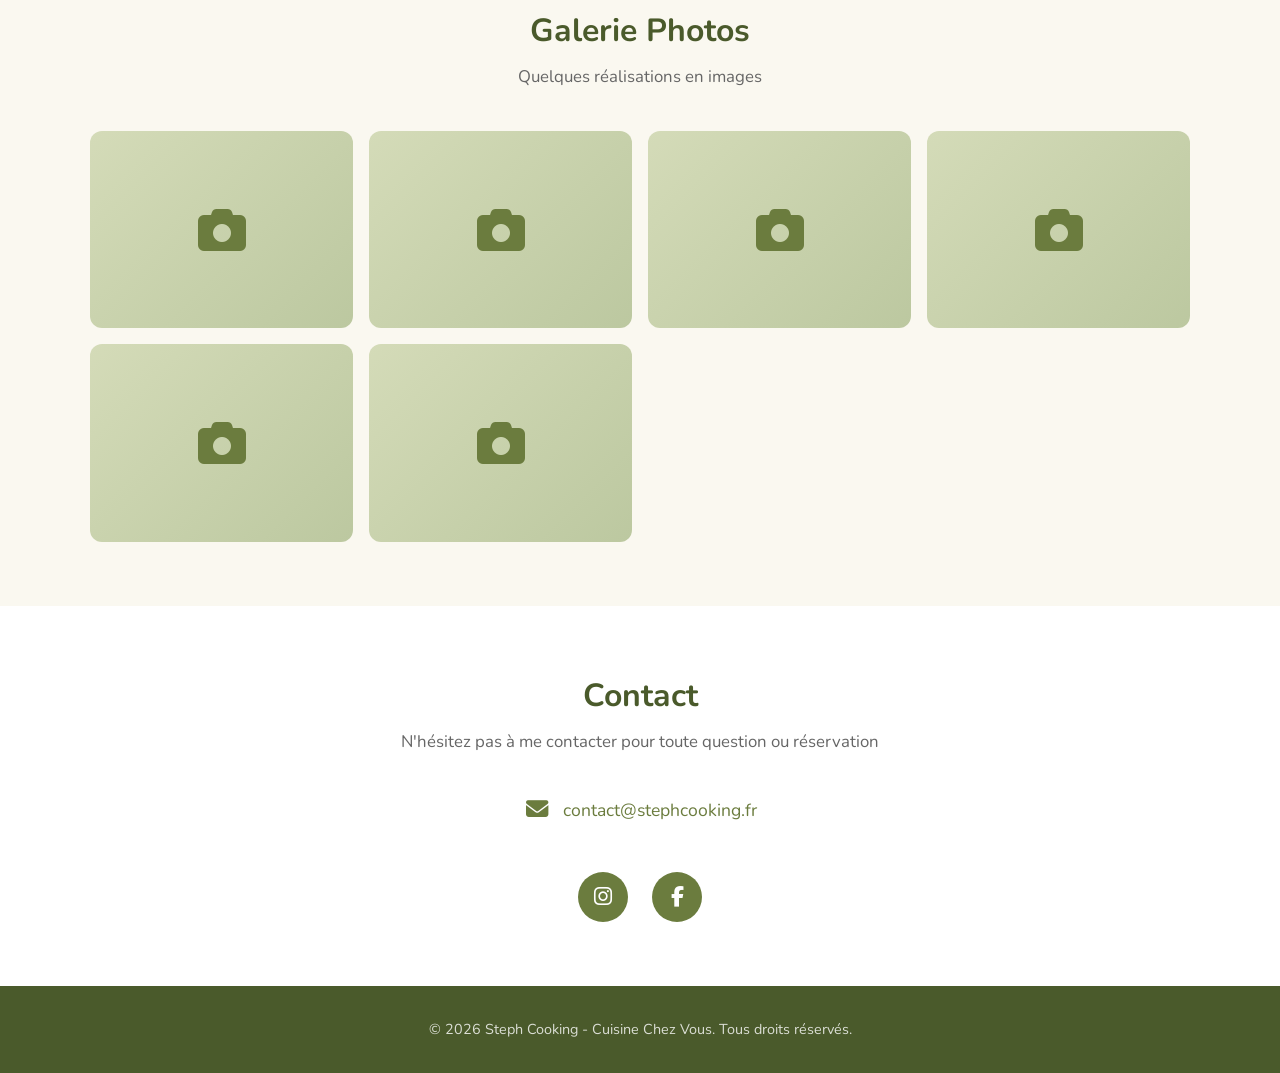
==== commit d648879f: "feat: skip coming soon banner when nobanner query param is present Co-Authored-By: Claude Opus 4.6 <" ====
--- a/index.html
+++ b/index.html
@@ -69,7 +69,8 @@
     <a href="mailto:contact@stephcooking.fr" style="color:#e07b4c; font-size:1.1rem; margin-top:1rem; text-decoration:none;">contact@stephcooking.fr</a>
   </div>
   <script>
-    if (window.location.hostname === 'stephcooking.fr' || window.location.hostname === 'www.stephcooking.fr') {
+    var params = new URLSearchParams(window.location.search);
+    if ((window.location.hostname === 'stephcooking.fr' || window.location.hostname === 'www.stephcooking.fr') && !params.has('nobanner')) {
       document.getElementById('coming-soon').style.display = 'flex';
       document.addEventListener('DOMContentLoaded', function() {
         // Hide all other content
@@ -116,8 +117,8 @@
   <!-- LA CARTE -->
   <section class="carte" id="carte">
     <div class="section-inner">
-      <h2 class="section-title">La Carte de la Quinzaine</h2>
-      <p class="section-subtitle">Renouvelée toutes les deux semaines avec des produits frais et de saison</p>
+      <h2 class="section-title">La Carte</h2>
+      <p class="section-subtitle">Renouvelée régulièrement avec des produits frais et de saison</p>
       <div id="menu-content">
         <p class="menu-loading">Chargement de la carte...</p>
         <noscript>
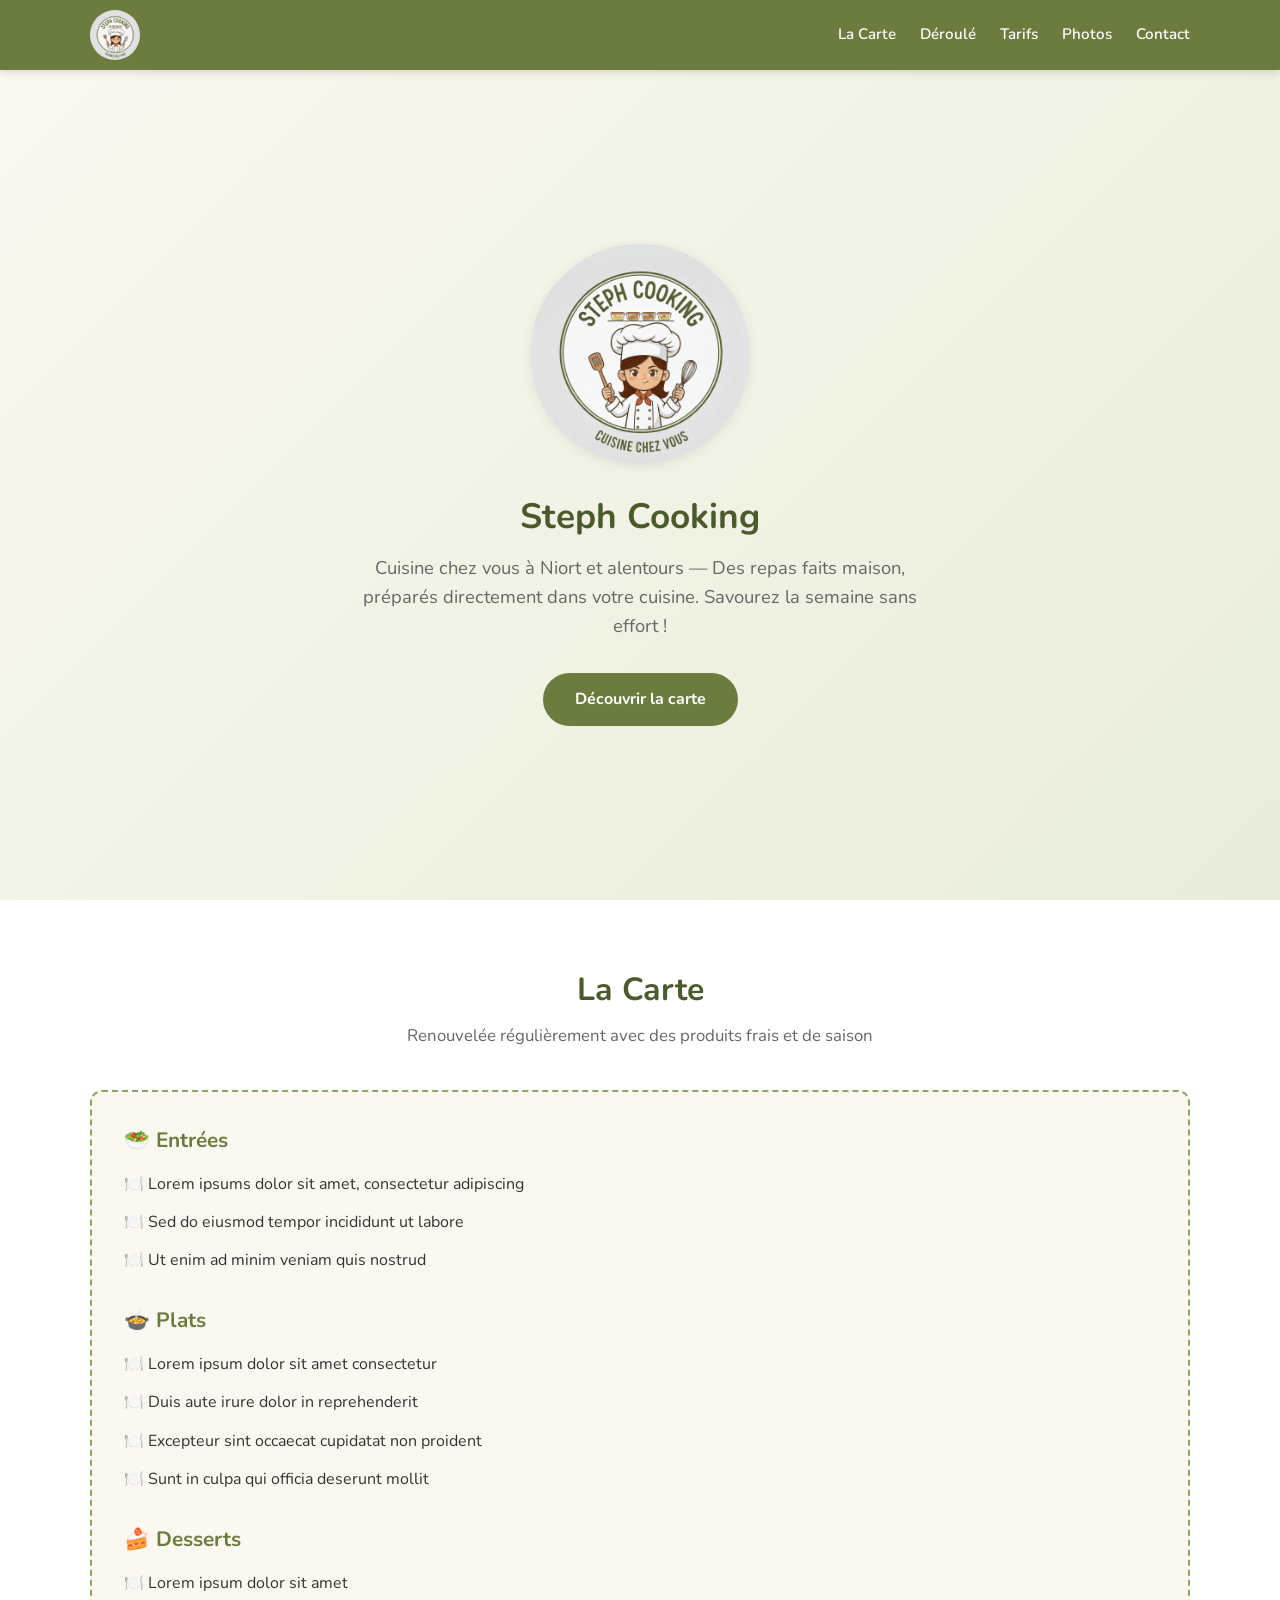
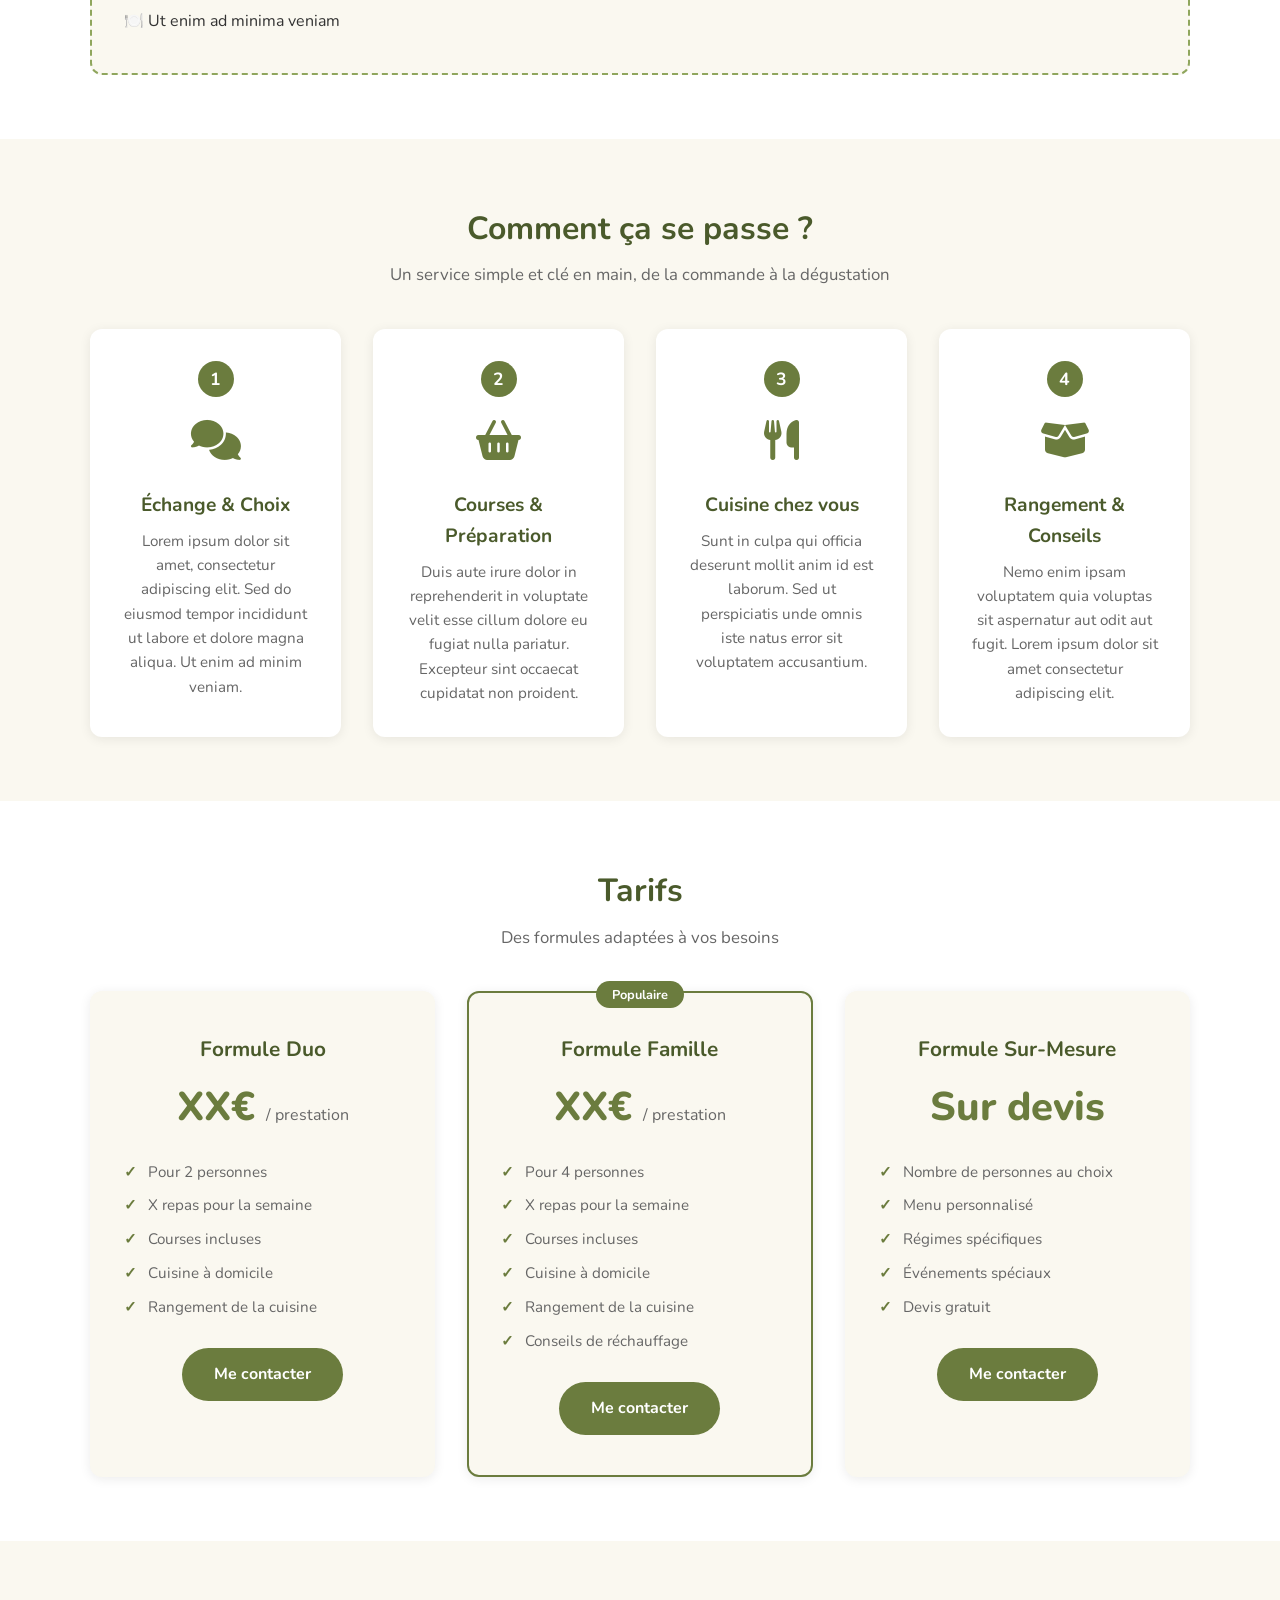
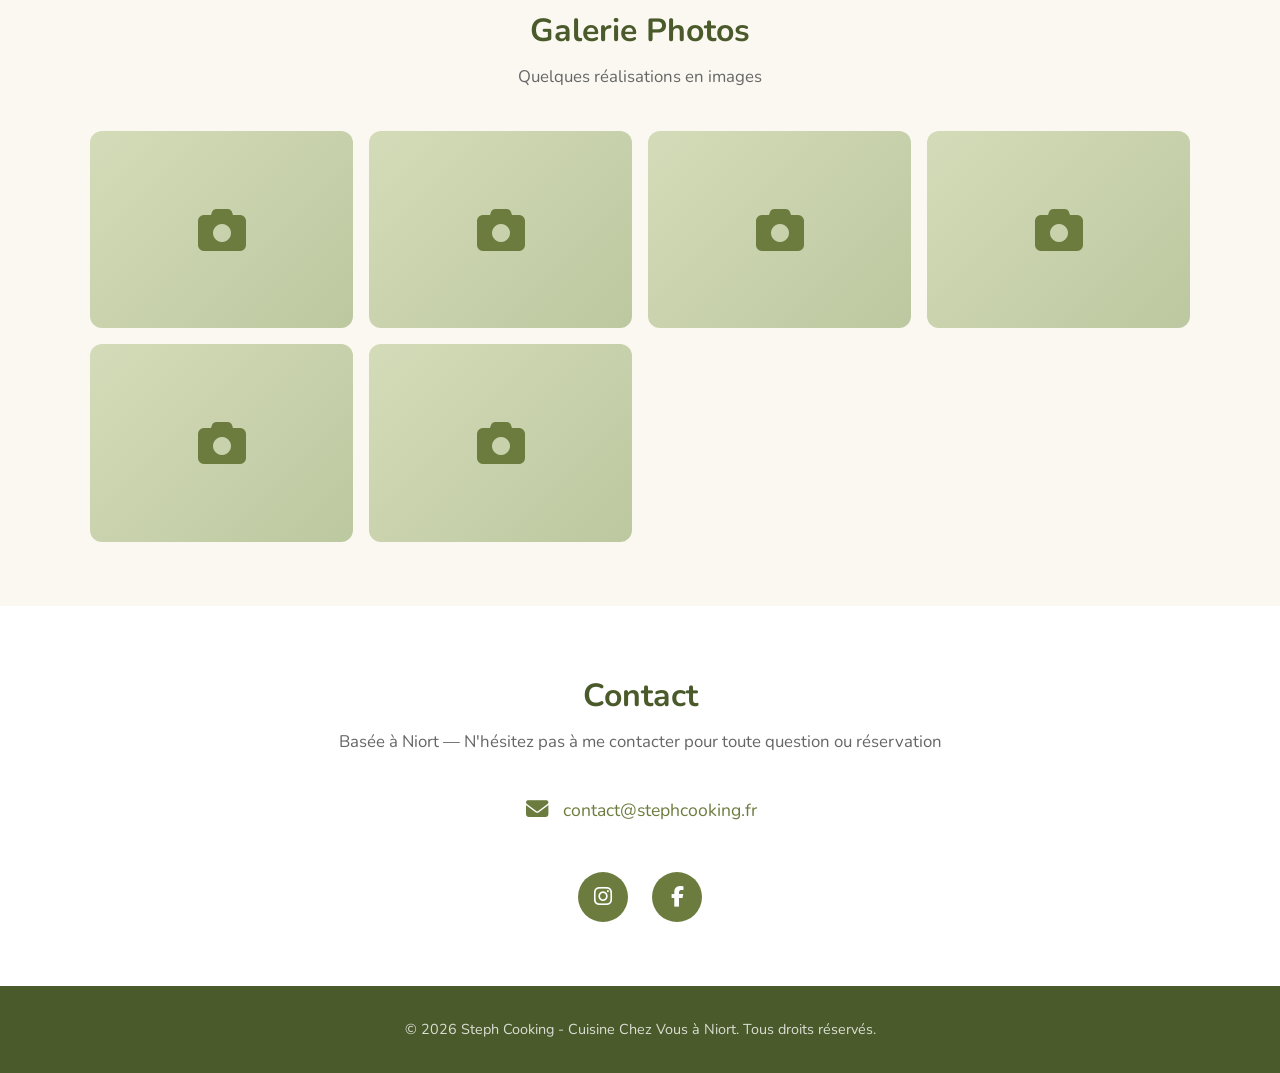
==== commit 16c7bb9d: "feat: display Niort location in user-visible content Add Niort mention in hero, contact section, and" ====
--- a/index.html
+++ b/index.html
@@ -109,7 +109,7 @@
     <div class="hero-content">
       <img src="logo_steph_cooking.png" alt="Logo Steph Cooking - Batch cooking et cuisine à domicile à Niort" class="hero-logo">
       <h1>Steph Cooking</h1>
-      <p>Cuisine chez vous — Des repas faits maison, préparés directement dans votre cuisine. Savourez la semaine sans effort !</p>
+      <p>Cuisine chez vous à Niort et alentours — Des repas faits maison, préparés directement dans votre cuisine. Savourez la semaine sans effort !</p>
       <a href="#carte" class="btn">Découvrir la carte</a>
     </div>
   </section>
@@ -230,7 +230,7 @@
   <section class="contact" id="contact">
     <div class="section-inner">
       <h2 class="section-title">Contact</h2>
-      <p class="section-subtitle">N'hésitez pas à me contacter pour toute question ou réservation</p>
+      <p class="section-subtitle">Basée à Niort — N'hésitez pas à me contacter pour toute question ou réservation</p>
       <div class="contact-content">
         <div class="contact-info">
           <div class="contact-item">
@@ -252,7 +252,7 @@
 
   <!-- FOOTER -->
   <footer class="footer">
-    <p>&copy; 2026 Steph Cooking - Cuisine Chez Vous. Tous droits réservés.</p>
+    <p>&copy; 2026 Steph Cooking - Cuisine Chez Vous à Niort. Tous droits réservés.</p>
   </footer>
 
   <script src="script.js"></script>
